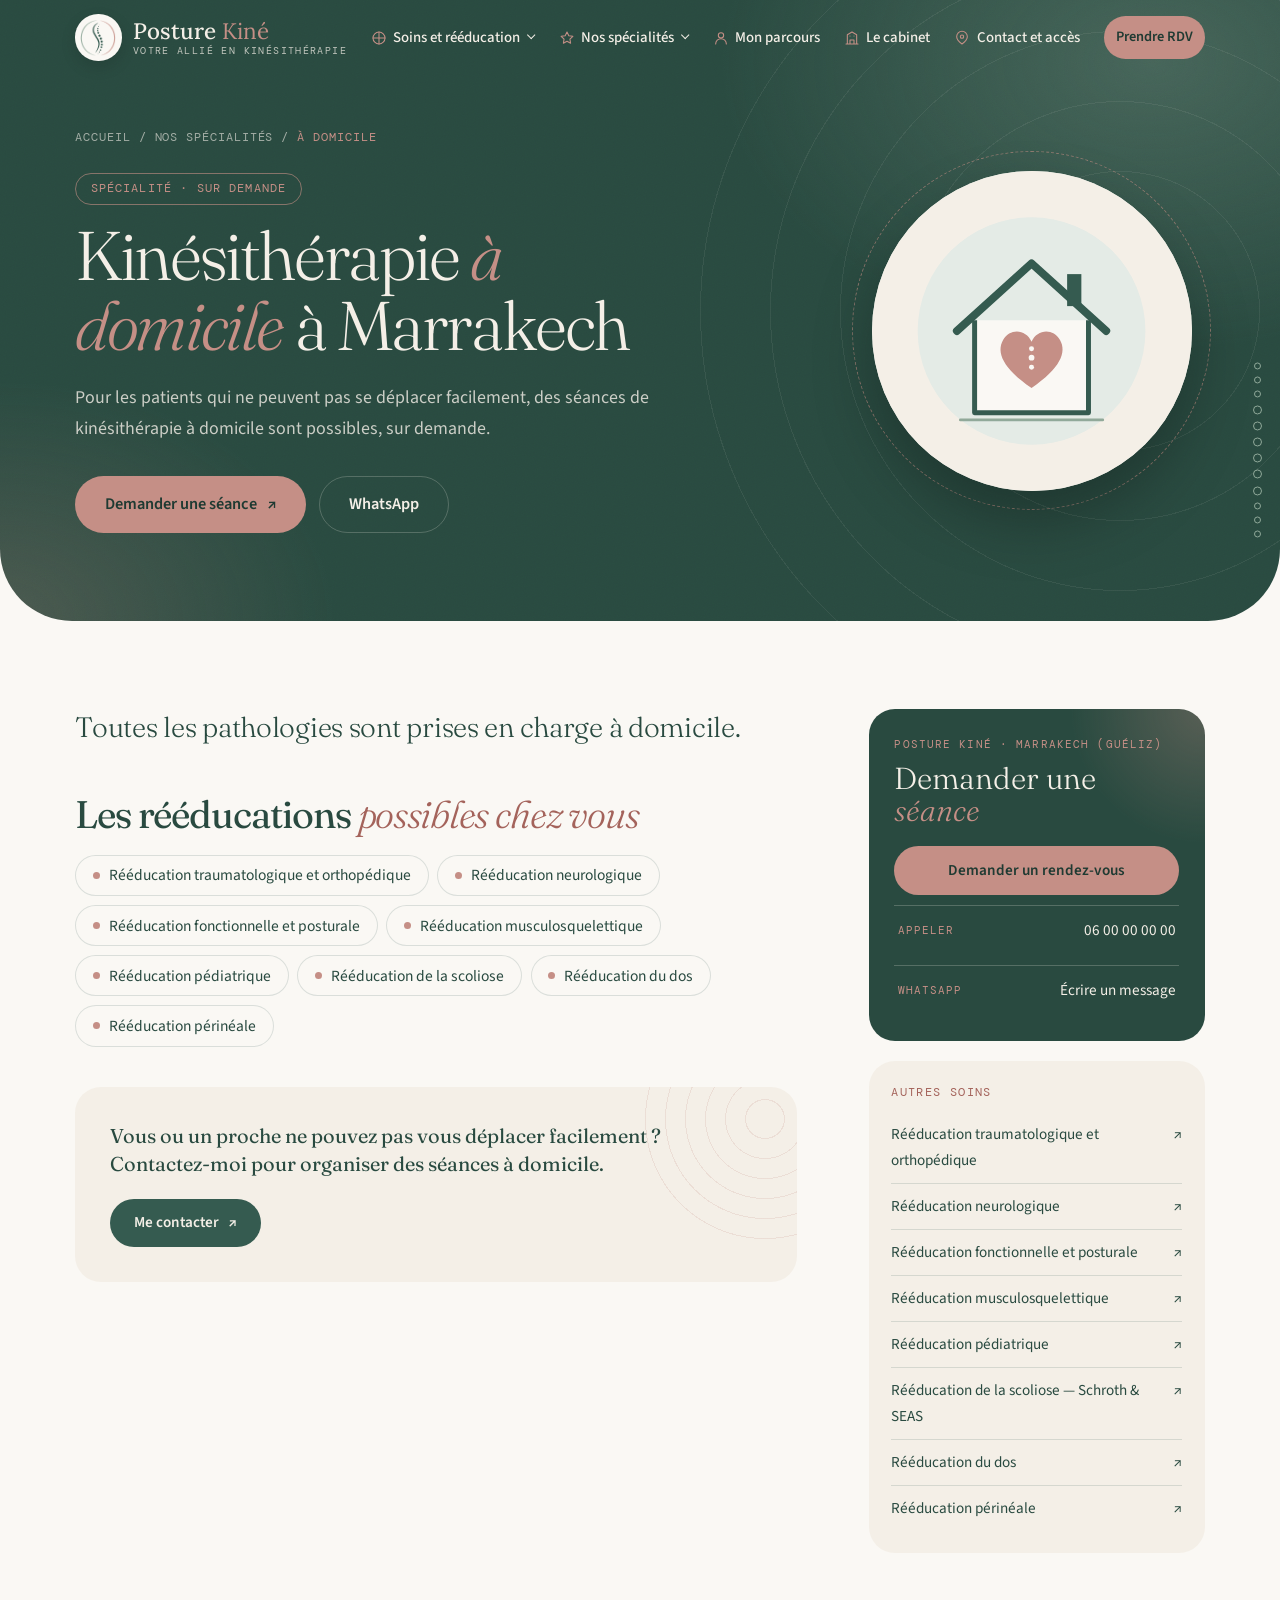
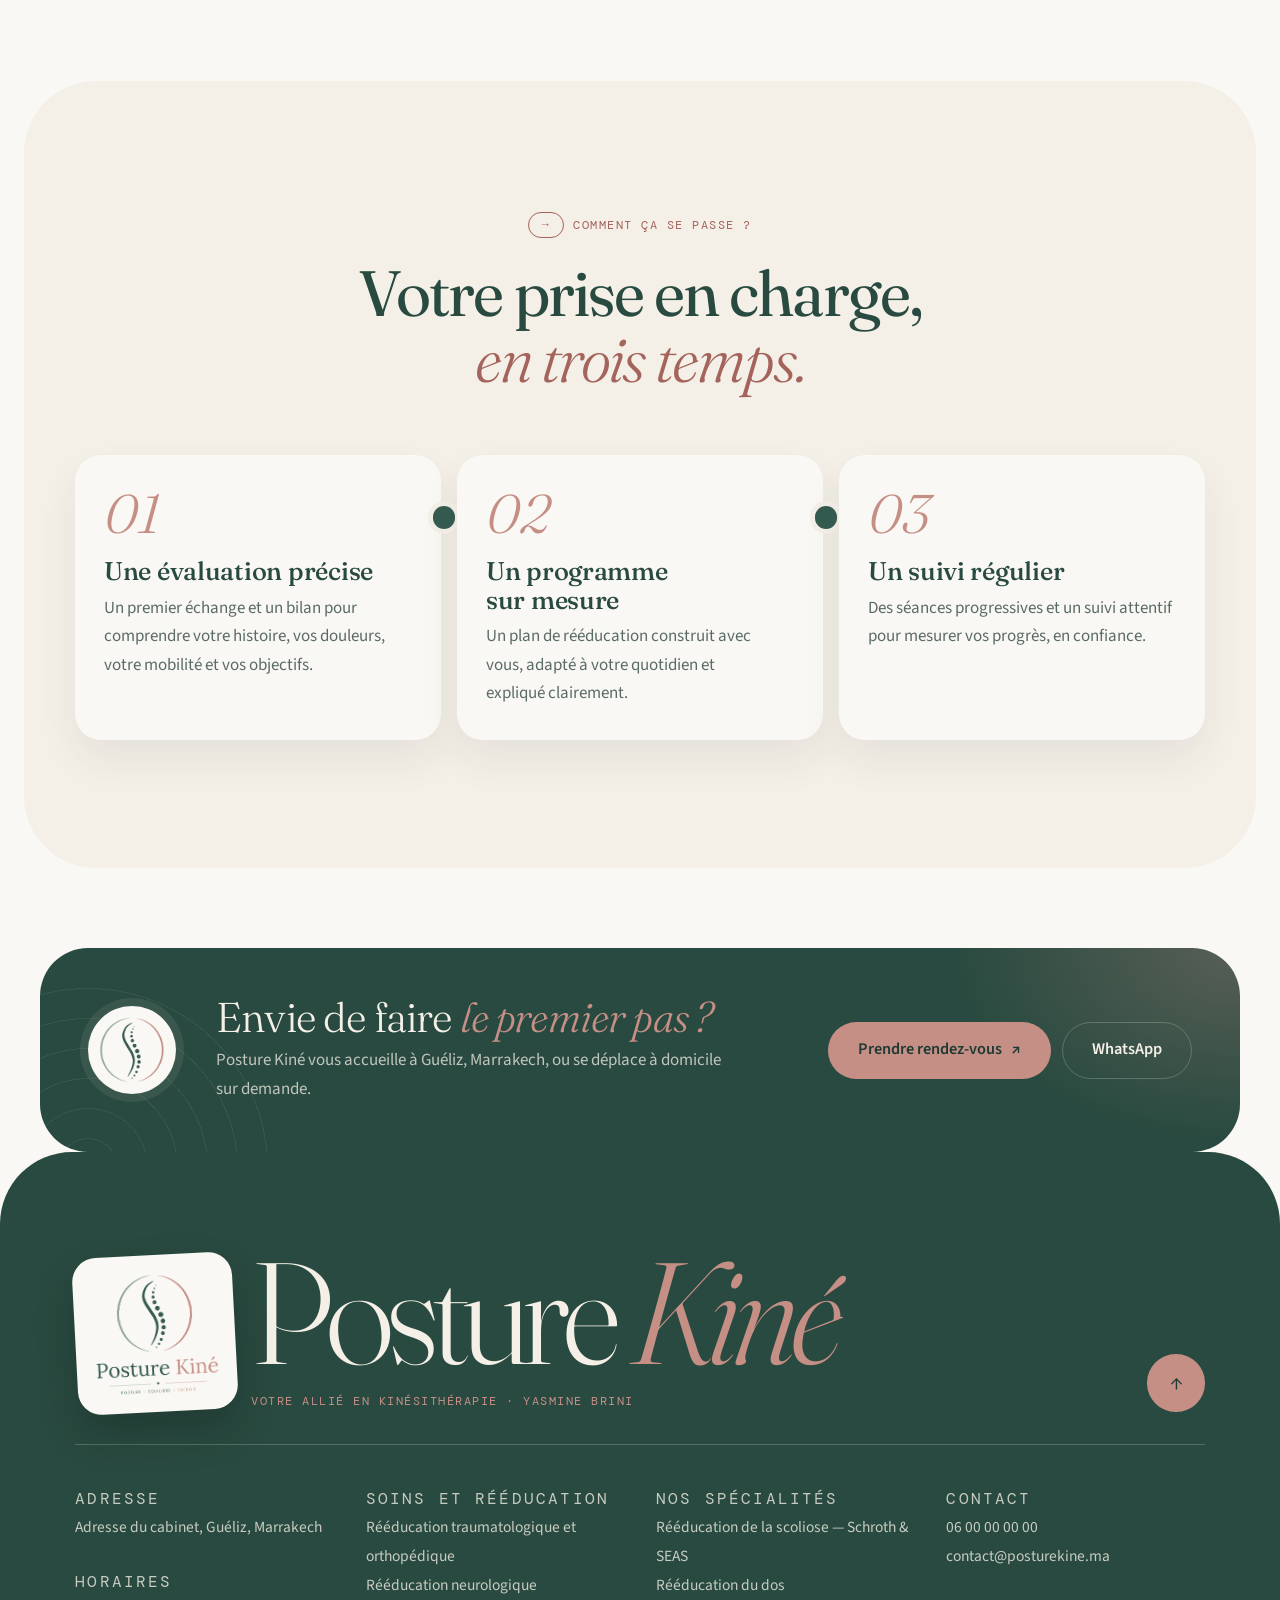
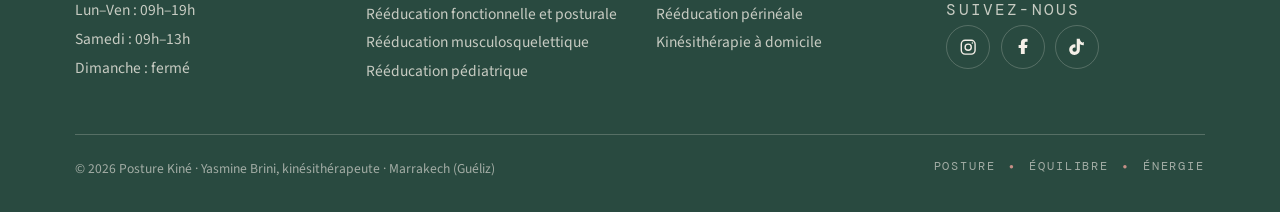
==== soins/kinesitherapie-a-domicile.html @ db1b1964 "Initial commit" ====
<!doctype html>
<html lang="fr">
<head>
  <meta charset="UTF-8" />
  <meta name="viewport" content="width=device-width, initial-scale=1.0, viewport-fit=cover" />
  <meta name="theme-color" content="#294a40" />
  <title>Kinésithérapie à domicile à Marrakech — Posture Kiné</title>
  <meta name="description" content="Séances de kinésithérapie à domicile à Marrakech, sur demande, pour les patients qui ne peuvent pas se déplacer facilement. Toutes les pathologies sont prises en charge. Posture Kiné." />
  <link rel="preconnect" href="https://fonts.googleapis.com" />
  <link rel="preconnect" href="https://fonts.gstatic.com" crossorigin />
  <link href="https://fonts.googleapis.com/css2?family=DM+Mono:wght@400;500&family=Fraunces:ital,opsz,wght@0,9..144,300..600;1,9..144,300..500&family=Lora:wght@400;500&family=Source+Sans+3:wght@400;500;600&display=swap" rel="stylesheet" />
  <link rel="icon" type="image/png" href="../images/logo-emblem.png" />
  <link rel="stylesheet" href="../style.css" />
</head>
<body data-root="../" data-slug="kinesitherapie-a-domicile">

<div data-site-header></div>

<main id="main">
  <section class="page-hero">
    <div class="hero__grain" aria-hidden="true"></div>
    <div class="hero__rings" aria-hidden="true"></div>
    <div class="page-hero__shell">
      <div class="page-hero__content">
        <nav class="crumbs" aria-label="Fil d’Ariane"><a href="../index.html">Accueil</a><span aria-hidden="true">/</span><a href="../index.html#specialites">Nos spécialités</a><span aria-hidden="true">/</span><span aria-current="page">À domicile</span></nav>
        <p class="page-hero__tag">Spécialité · Sur demande</p>
        <h1 class="page-hero__title">Kinésithérapie <em>à domicile</em> à Marrakech</h1>
        <p class="page-hero__lead">Pour les patients qui ne peuvent pas se déplacer facilement, des séances de kinésithérapie à domicile sont possibles, sur demande.</p>
        <div class="hero__cta">
          <a class="cta cta--rose cta--lg" href="../index.html?motif=Kinésithérapie à domicile#prendre-rendez-vous">Demander une séance <span class="cta__arrow" aria-hidden="true">↗</span></a>
          <a class="cta cta--line-light cta--lg" href="#" data-whatsapp target="_blank" rel="noopener noreferrer">WhatsApp</a>
        </div>
      </div>
      <div class="page-hero__visual">
        <div class="page-hero__circle media" data-label="À domicile"><img src="../images/kinesitherapie-a-domicile.jpg" alt="" /></div>
      </div>
    </div>
  </section>

  <section class="section page-body">
    <div class="section__inner page-grid">
      <article class="prose">
        <p class="prose__intro">Toutes les pathologies sont prises en charge à domicile.</p>

        <h2>Les rééducations <em>possibles chez vous</em></h2>
        <ul class="pills" data-home-list>
          <li>Rééducation traumatologique et orthopédique</li>
          <li>Rééducation neurologique</li>
          <li>Rééducation fonctionnelle et posturale</li>
          <li>Rééducation musculosquelettique</li>
          <li>Rééducation pédiatrique</li>
          <li>Rééducation de la scoliose</li>
          <li>Rééducation du dos</li>
          <li>Rééducation périnéale</li>
        </ul>

        <div class="prose__callout">
          <p>Vous ou un proche ne pouvez pas vous déplacer facilement&nbsp;? Contactez-moi pour organiser des séances à domicile.</p>
          <a class="cta cta--forest" href="../index.html?motif=Kinésithérapie à domicile#prendre-rendez-vous">Me contacter <span class="cta__arrow" aria-hidden="true">↗</span></a>
        </div>
      </article>

      <aside class="page-aside">
        <div class="aside-card">
          <p class="aside-card__kicker">Posture Kiné · <span data-city>Marrakech (Guéliz)</span></p>
          <p class="aside-card__title">Demander une <em>séance</em></p>
          <a class="cta cta--rose" href="../index.html?motif=Kinésithérapie à domicile#prendre-rendez-vous">Demander un rendez-vous</a>
          <a class="aside-card__line" href="#" data-phone><span>Appeler</span><span data-phone-text></span></a>
          <a class="aside-card__line" href="#" data-whatsapp target="_blank" rel="noopener noreferrer"><span>WhatsApp</span><span>Écrire un message</span></a>
        </div>
        <div class="aside-related">
          <p class="aside-related__title">Autres soins</p>
          <ul data-related></ul>
        </div>
      </aside>
    </div>
  </section>
</main>

<div data-site-footer></div>

<script src="../layout.js"></script>
<script src="../script.js"></script>
</body>
</html>
---- style.css ----
/* ═══════════ Identité Yasmine Brini ═══════════ */
:root {
  --forest: #355b50;
  --forest-deep: #294a40;
  --forest-night: #1f3a32;
  --sage: #91a99a;
  --sage-soft: #e3eae5;
  --rose: #c58f86;
  --rose-ink: #a4635b;
  --rose-soft: #f3e4df;
  --ivory: #f4efe7;
  --paper: #faf8f4;
  --ink: #1d2f29;
  --muted: #5a6b65;
  --line: rgba(53, 91, 80, 0.16);
  --line-light: rgba(244, 239, 231, 0.22);
  --max: 1200px;
  --gutter: clamp(1.1rem, 4vw, 2.2rem);
  --display: "Fraunces", Georgia, serif;
  --sans: "Source Sans 3", "Segoe UI", system-ui, sans-serif;
  --mono: "DM Mono", ui-monospace, monospace;
  --ease: cubic-bezier(0.22, 1, 0.36, 1);
  --grain: url("data:image/svg+xml,%3Csvg xmlns='http://www.w3.org/2000/svg' width='160' height='160'%3E%3Cfilter id='n'%3E%3CfeTurbulence type='fractalNoise' baseFrequency='.9' numOctaves='2' stitchTiles='stitch'/%3E%3C/filter%3E%3Crect width='100%25' height='100%25' filter='url(%23n)' opacity='.5'/%3E%3C/svg%3E");
}

*, *::before, *::after { box-sizing: border-box; }

html { overflow-x: clip; scroll-behavior: smooth; scroll-padding-top: 5rem; -webkit-text-size-adjust: 100%; }

body {
  margin: 0;
  font-family: var(--sans);
  font-size: 1.0625rem;
  line-height: 1.7;
  color: var(--ink);
  background: var(--paper);
  overflow-x: clip;
  -webkit-font-smoothing: antialiased;
}

a { color: inherit; }
img { max-width: 100%; height: auto; }
::selection { background: var(--rose); color: var(--forest-night); }
:focus-visible { outline: 2px solid var(--rose); outline-offset: 3px; border-radius: 6px; }
.sr-only, .skip-link { position: absolute; left: -9999px; }
.skip-link:focus { left: 1rem; top: 1rem; z-index: 1000; background: var(--paper); padding: 0.5rem 1rem; }

/* ═══════════ Typographie ═══════════ */
h1, h2, h3 {
  margin: 0;
  font-family: var(--display);
  font-weight: 400;
  color: var(--forest-deep);
  text-wrap: balance;
}
h1 em, h2 em, h3 em, blockquote em, .logo em, .footer__brand em, .hero__note em {
  font-style: italic;
  font-weight: 300;
  color: var(--rose-ink);
}
h2 { font-size: clamp(2.3rem, 6vw, 4rem); line-height: 1.02; letter-spacing: -0.03em; }
h3 { font-weight: 500; letter-spacing: -0.01em; }
p { text-wrap: pretty; }

.label {
  display: inline-flex;
  align-items: center;
  gap: 0.6rem;
  margin: 0 0 1.4rem;
  font-family: var(--mono);
  font-size: 0.78rem;
  letter-spacing: 0.12em;
  text-transform: uppercase;
  color: var(--forest);
}
.label__num {
  display: inline-grid;
  place-items: center;
  min-width: 2.2rem;
  height: 1.6rem;
  padding: 0 0.5rem;
  border: 1px solid currentColor;
  border-radius: 999px;
  font-size: 0.72rem;
}
.label__dot { width: 8px; height: 8px; border-radius: 50%; background: currentColor; box-shadow: 0 0 0 4px rgba(197, 143, 134, 0.25); animation: pulse 2.4s ease-in-out infinite; }
.label--rose { color: var(--rose-ink); }

@keyframes pulse { 50% { box-shadow: 0 0 0 9px rgba(197, 143, 134, 0); } }

/* ═══════════ Boutons ═══════════ */
.cta {
  position: relative;
  display: inline-flex;
  align-items: center;
  justify-content: center;
  gap: 0.6rem;
  min-height: 2.9rem;
  padding: 0.65rem 1.4rem;
  border: 1px solid transparent;
  border-radius: 999px;
  font: inherit;
  font-size: 0.95rem;
  font-weight: 600;
  white-space: nowrap;
  text-decoration: none;
  cursor: pointer;
  overflow: hidden;
  isolation: isolate;
  transition: color 0.4s var(--ease), border-color 0.4s var(--ease), transform 0.4s var(--ease);
}
.cta::before {
  /* remplissage qui monte au survol */
  content: "";
  position: absolute;
  inset: 0;
  z-index: -1;
  border-radius: inherit;
  transform: translateY(101%);
  transition: transform 0.5s var(--ease);
}
.cta:hover::before { transform: translateY(0); }
.cta:hover { transform: translateY(-2px); }
.cta--lg { min-height: 3.4rem; padding: 0.85rem 1.8rem; font-size: 1.02rem; }
.cta__arrow { display: inline-block; transition: transform 0.4s var(--ease); }
.cta:hover .cta__arrow { transform: translate(3px, -3px) rotate(45deg); }

.cta--rose { background: var(--rose); color: var(--forest-night); }
.cta--rose::before { background: var(--ivory); }
.cta--forest { background: var(--forest); color: var(--ivory); }
.cta--forest::before { background: var(--forest-night); }
.cta--line-light { border-color: var(--line-light); color: var(--ivory); }
.cta--line-light::before { background: var(--ivory); }
.cta--line-light:hover { color: var(--forest-deep); }

.link-arrow {
  display: inline-flex;
  align-items: center;
  gap: 0.6rem;
  font-weight: 600;
  text-decoration: none;
  color: var(--forest);
  background: linear-gradient(var(--rose), var(--rose)) left bottom / 100% 1px no-repeat;
  padding-bottom: 0.25rem;
  transition: background-size 0.4s var(--ease);
}
.link-arrow:hover { background-size: 30% 1px; }

/* ═══════════ Colonne de progression ═══════════ */
.spine-progress {
  position: fixed;
  right: 1.1rem;
  top: 50%;
  z-index: 80;
  display: flex;
  flex-direction: column;
  align-items: center;
  gap: 0.45rem;
  transform: translateY(-50%);
  pointer-events: none;
}
.spine-progress span {
  display: block;
  width: 7px;
  height: 7px;
  border-radius: 50%;
  border: 1px solid var(--sage);
  background: transparent;
  transition: background 0.3s ease, transform 0.3s var(--ease), border-color 0.3s ease;
}
.spine-progress span:nth-child(n+4):nth-child(-n+9) { width: 9px; height: 9px; }
.spine-progress span.is-on { background: var(--rose); border-color: var(--rose); transform: scale(1.15); }
@media (max-width: 1100px) { .spine-progress { display: none; } }

/* ═══════════ Header ═══════════ */
.header {
  position: fixed;
  inset: 0 0 auto;
  z-index: 100;
  color: var(--ivory);
  transition: background 0.4s ease, color 0.4s ease, box-shadow 0.4s ease;
}
.header.is-scrolled {
  background: rgba(250, 248, 244, 0.9);
  backdrop-filter: blur(14px) saturate(1.3);
  -webkit-backdrop-filter: blur(14px) saturate(1.3);
  color: var(--forest-deep);
  box-shadow: 0 1px 0 var(--line);
}
.header__inner {
  max-width: var(--max);
  margin: 0 auto;
  padding: 0.9rem var(--gutter);
  display: flex;
  align-items: center;
  gap: 1.5rem;
}
.logo { display: flex; align-items: center; gap: 0.7rem; margin-right: auto; text-decoration: none; color: inherit; }
.logo__chip { flex: none; display: grid; place-items: center; width: 2.9rem; height: 2.9rem; border-radius: 50%; background: var(--paper); box-shadow: 0 6px 16px rgba(0, 0, 0, 0.12); }
.logo__chip img { width: 78%; height: 78%; object-fit: contain; }
.logo__text { display: flex; flex-direction: column; line-height: 1.05; white-space: nowrap; }
.logo__name { font-family: "Lora", Georgia, serif; font-size: 1.4rem; font-weight: 500; letter-spacing: 0; }
.logo .logo__name em { font-style: normal; font-weight: 400; color: var(--rose); }
.logo__sub { margin-top: 0.25rem; font-family: var(--mono); font-size: 0.62rem; letter-spacing: 0.14em; text-transform: uppercase; opacity: 0.75; }

.nav { display: flex; align-items: center; }
.menu { list-style: none; display: flex; align-items: center; gap: 1.5rem; margin: 0; padding: 0; }
.menu > li { position: relative; }
.menu a, .menu__parent {
  position: relative;
  display: flex;
  align-items: center;
  gap: 0.4rem;
  padding: 0;
  border: 0;
  background: none;
  color: inherit;
  font: inherit;
  font-size: 0.93rem;
  font-weight: 500;
  white-space: nowrap;
  text-decoration: none;
  cursor: pointer;
}
.menu__icon { flex: none; width: 1rem; height: 1rem; fill: none; stroke: var(--rose); stroke-width: 1.6; stroke-linecap: round; stroke-linejoin: round; transition: transform 0.3s ease; }
.menu a:hover .menu__icon, .menu__parent:hover .menu__icon { transform: translateY(-2px); }
.menu__chev { width: 0.4rem; height: 0.4rem; margin-left: 0.1rem; border-right: 1.5px solid currentColor; border-bottom: 1.5px solid currentColor; transform: translateY(-2px) rotate(45deg); transition: transform 0.3s var(--ease); }
.has-sub.is-open .menu__chev { transform: translateY(1px) rotate(-135deg); }

/* Sous-menu déroulant */
.sub {
  position: absolute;
  left: -1.2rem;
  top: calc(100% + 1rem);
  z-index: 120;
  width: 22rem;
  padding: 0.6rem;
  background: var(--paper);
  color: var(--ink);
  border: 1px solid var(--line);
  border-radius: 20px;
  box-shadow: 0 30px 60px rgba(31, 58, 50, 0.18);
  opacity: 0;
  visibility: hidden;
  transform: translateY(8px);
  transition: opacity 0.3s ease, transform 0.4s var(--ease), visibility 0s linear 0.3s;
}
.sub::before { content: ""; position: absolute; left: 0; right: 0; top: -1rem; height: 1rem; } /* pont pour le survol */
.sub__list { list-style: none; margin: 0; padding: 0; }
.sub__link { display: flex !important; flex-direction: column; align-items: flex-start !important; gap: 0.1rem !important; padding: 0.7rem 0.9rem !important; border-radius: 14px; white-space: normal !important; transition: background 0.25s ease; }
.sub__link::after { display: none; }
.sub__link:hover, .sub__link.is-current { background: var(--rose-soft); }
.sub__name { font-family: var(--display); font-size: 1.05rem; font-weight: 500; line-height: 1.2; color: var(--forest-deep); }
.sub__short { font-size: 0.82rem; color: var(--muted); }
@media (min-width: 1101px) {
  .has-sub:hover .sub, .has-sub:focus-within .sub, .has-sub.is-open .sub { opacity: 1; visibility: visible; transform: none; transition: opacity 0.3s ease, transform 0.4s var(--ease); }
  .has-sub:hover .menu__chev { transform: translateY(1px) rotate(-135deg); }
}
.menu > li > a::after {
  content: "";
  position: absolute;
  left: 0;
  right: 0;
  bottom: -5px;
  height: 1px;
  background: var(--rose);
  transform: scaleX(0);
  transform-origin: right;
  transition: transform 0.4s var(--ease);
}
.menu > li > a:hover::after { transform: scaleX(1); transform-origin: left; }
.nav__extra { display: none; }

.nav-toggle {
  display: none;
  position: relative;
  z-index: 2;
  width: 3rem;
  height: 3rem;
  padding: 0;
  border: 1px solid currentColor;
  border-radius: 50%;
  background: transparent;
  color: inherit;
  cursor: pointer;
}
.nav-toggle__bars { display: flex; flex-direction: column; align-items: center; gap: 6px; }
.nav-toggle__bars span { width: 1.15rem; height: 1.5px; background: currentColor; transition: transform 0.4s var(--ease); }
.header.is-open .nav-toggle__bars span:nth-child(1) { transform: translateY(3.75px) rotate(45deg); }
.header.is-open .nav-toggle__bars span:nth-child(2) { transform: translateY(-3.75px) rotate(-45deg); }

.header__rdv { min-height: 2.6rem; padding: 0.5rem 1.2rem; font-size: 0.9rem; }
.header:not(.is-scrolled) .header__rdv { background: var(--rose); color: var(--forest-night); }
.header:not(.is-scrolled) .header__rdv::before { background: var(--ivory); }

/* Menu plein écran (mobile / tablette) */
@media (max-width: 1100px) {
  .nav-toggle { display: inline-grid; place-items: center; }
  .header__rdv { display: none; }
  .nav {
    position: fixed;
    inset: 0;
    z-index: 1;
    flex-direction: column;
    align-items: stretch;
    justify-content: flex-start;
    gap: 2rem;
    overflow-y: auto;
    padding: 6.5rem var(--gutter) 2.5rem;
    background:
      radial-gradient(30rem 30rem at 100% 0%, rgba(197, 143, 134, 0.25), transparent 60%),
      var(--forest-night);
    color: var(--ivory);
    clip-path: circle(0% at calc(100% - 2.6rem) 2.4rem);
    visibility: hidden;
    transition: clip-path 0.7s var(--ease), visibility 0s linear 0.7s;
  }
  .header.is-open .nav { clip-path: circle(150% at calc(100% - 2.6rem) 2.4rem); visibility: visible; transition: clip-path 0.7s var(--ease); }
  .header.is-open { color: var(--ivory); background: transparent; box-shadow: none; backdrop-filter: none; }
  .menu { flex-direction: column; align-items: stretch; gap: 0; }
  .menu > li { border-bottom: 1px solid var(--line-light); }
  .menu > li > a, .menu__parent { width: 100%; padding: 0.85rem 0; font-family: var(--display); font-size: clamp(1.7rem, 7.5vw, 2.4rem); font-weight: 300; line-height: 1.1; white-space: normal; text-align: left; }
  .menu__chev { margin-left: auto; width: 0.6rem; height: 0.6rem; }
  .menu > li > a::after { display: none; }
  .sub {
    position: static;
    width: auto;
    display: none;
    margin: 0 0 1rem;
    padding: 0.3rem;
    background: rgba(244, 239, 231, 0.06);
    border-color: var(--line-light);
    box-shadow: none;
    opacity: 1;
    visibility: visible;
    transform: none;
  }
  .has-sub.is-open .sub { display: block; }
  .sub__link:hover, .sub__link.is-current { background: rgba(244, 239, 231, 0.1); }
  .sub__name { color: var(--ivory); font-size: 1.1rem; }
  .sub__short { color: rgba(244, 239, 231, 0.6); }
  .menu__icon { width: 1.35rem; height: 1.35rem; margin-right: 0.35rem; }
  .nav__extra { display: flex; flex-wrap: wrap; gap: 0.7rem; }
}

/* ═══════════ Sections ═══════════ */
.section { position: relative; padding: clamp(4.5rem, 10vw, 8rem) 0; }
.section__inner { position: relative; max-width: var(--max); margin: 0 auto; padding: 0 var(--gutter); }
.section-head { max-width: 46rem; margin-bottom: clamp(2.5rem, 6vw, 4rem); }
.section-head--center { margin-inline: auto; text-align: center; }

/* ═══════════ Hero ═══════════ */
.hero {
  position: relative;
  min-height: 100svh;
  display: flex;
  flex-direction: column;
  justify-content: center;
  overflow: hidden;
  color: var(--ivory);
  background:
    radial-gradient(50rem 35rem at 85% 20%, rgba(145, 169, 154, 0.28), transparent 60%),
    radial-gradient(40rem 30rem at 0% 100%, rgba(197, 143, 134, 0.22), transparent 60%),
    var(--forest-deep);
  border-radius: 0 0 clamp(28px, 6vw, 72px) clamp(28px, 6vw, 72px);
}
.hero__grain { position: absolute; inset: 0; background-image: var(--grain); opacity: 0.12; mix-blend-mode: overlay; pointer-events: none; }
.hero__rings {
  position: absolute;
  right: -20rem;
  top: 50%;
  width: 60rem;
  height: 60rem;
  transform: translateY(-50%);
  border-radius: 50%;
  background: repeating-radial-gradient(circle, transparent 0 69px, rgba(244, 239, 231, 0.07) 69px 70px);
  pointer-events: none;
}
.hero__shell {
  position: relative;
  width: 100%;
  max-width: var(--max);
  margin: 0 auto;
  padding: 7.5rem var(--gutter) 5rem;
  display: grid;
  gap: 3.5rem;
  align-items: center;
}
@media (min-width: 960px) { .hero__shell { grid-template-columns: 1.2fr 0.8fr; gap: 3rem; } }

.hero__title {
  margin-bottom: 1.6rem;
  font-size: clamp(3.1rem, 10vw, 6.6rem);
  font-weight: 300;
  line-height: 0.95;
  letter-spacing: -0.045em;
  color: var(--ivory);
}
.hero__title em { position: relative; display: inline-block; color: var(--rose); padding-right: 0.08em; }
.hero__title .line { display: block; overflow: hidden; padding-bottom: 0.08em; }
.hero__title .line > span { display: inline-block; animation: rise 1.1s var(--ease) both; }
.hero__title .line:nth-child(2) > span { animation-delay: 0.12s; }
.hero__title .line:nth-child(3) > span { animation-delay: 0.24s; }
@keyframes rise { from { transform: translateY(110%); } }

.scribble { position: absolute; left: 0; bottom: -0.05em; width: 100%; height: 0.28em; overflow: visible; }
.scribble path { fill: none; stroke: var(--rose); stroke-width: 3; stroke-linecap: round; stroke-dasharray: 320; stroke-dashoffset: 320; animation: draw 1.4s 0.9s var(--ease) forwards; }
@keyframes draw { to { stroke-dashoffset: 0; } }

.hero__lead { max-width: 33rem; margin: 0 0 2.2rem; font-size: 1.15rem; color: rgba(244, 239, 231, 0.78); animation: fade 1s 0.5s both; }
.hero__cta { display: flex; flex-wrap: wrap; gap: 0.8rem; animation: fade 1s 0.7s both; }
@keyframes fade { from { opacity: 0; transform: translateY(14px); } }

.hero__visual { position: relative; width: min(100%, 25rem); margin: 0 auto; animation: fade 1.2s 0.4s both; }
.hero__arch { position: relative; padding: 0.7rem; border: 1px solid rgba(197, 143, 134, 0.6); border-radius: 999px 999px 28px 28px; }
.media--arch { aspect-ratio: 4 / 5; border-radius: 999px 999px 20px 20px; }

.spin-badge { position: absolute; left: -2.4rem; top: 2rem; width: 8.5rem; height: 8.5rem; display: grid; place-items: center; border-radius: 50%; background: var(--rose); color: var(--forest-night); box-shadow: 0 20px 40px rgba(0, 0, 0, 0.2); }
.spin-badge svg { position: absolute; inset: 0; width: 100%; height: 100%; animation: spin 18s linear infinite; }
.spin-badge text { font-family: var(--mono); font-size: 13.5px; letter-spacing: 2.6px; fill: var(--forest-night); }
.spin-badge__center { display: grid; place-items: center; width: 55%; height: 55%; border-radius: 50%; background: var(--paper); }
.spin-badge__center img { width: 80%; height: 80%; object-fit: contain; }
@keyframes spin { to { transform: rotate(360deg); } }

.hero__spine { position: absolute; right: -3.2rem; top: 10%; width: 4.2rem; height: auto; overflow: visible; }
.hero__spine-line { fill: none; stroke: var(--sage); stroke-width: 6; stroke-linecap: round; stroke-dasharray: 520; stroke-dashoffset: 520; animation: draw 2.2s 0.6s var(--ease) forwards; }
.hero__spine-dots circle { fill: var(--ivory); opacity: 0; animation: pop 0.6s var(--ease) forwards; }
.hero__spine-dots circle:nth-child(1) { animation-delay: 1s; }
.hero__spine-dots circle:nth-child(2) { animation-delay: 1.1s; }
.hero__spine-dots circle:nth-child(3) { animation-delay: 1.2s; }
.hero__spine-dots circle:nth-child(4) { animation-delay: 1.3s; }
.hero__spine-dots circle:nth-child(5) { animation-delay: 1.4s; fill: var(--rose); }
.hero__spine-dots circle:nth-child(6) { animation-delay: 1.5s; fill: var(--rose); }
.hero__spine-dots circle:nth-child(7) { animation-delay: 1.6s; }
.hero__spine-dots circle:nth-child(8) { animation-delay: 1.7s; }
.hero__spine-dots circle:nth-child(9) { animation-delay: 1.8s; }
.hero__spine-dots circle:nth-child(10) { animation-delay: 1.9s; }
@keyframes pop { from { opacity: 0; transform: scale(0); transform-box: fill-box; transform-origin: center; } to { opacity: 1; transform: scale(1); transform-box: fill-box; transform-origin: center; } }

.hero__note {
  position: absolute;
  right: -1.5rem;
  bottom: 2.4rem;
  display: flex;
  flex-direction: column;
  padding: 0.9rem 1.2rem;
  background: var(--paper);
  color: var(--forest-deep);
  border-radius: 16px;
  box-shadow: 0 24px 50px rgba(0, 0, 0, 0.25);
  animation: float 6s ease-in-out infinite;
}
.hero__note-kicker { font-family: var(--mono); font-size: 0.66rem; letter-spacing: 0.14em; text-transform: uppercase; color: var(--rose-ink); }
.hero__note-text { font-family: var(--display); font-size: 1.2rem; line-height: 1.2; }
@keyframes float { 50% { transform: translateY(-10px); } }

.hero__scroll { position: absolute; left: 50%; bottom: 1.4rem; width: 1.6rem; height: 2.6rem; margin-left: -0.8rem; border: 1px solid var(--line-light); border-radius: 999px; }
.hero__scroll span { position: absolute; left: 50%; top: 0.5rem; width: 4px; height: 4px; margin-left: -2px; border-radius: 50%; background: var(--rose); animation: scrolldot 2s ease-in-out infinite; }
@keyframes scrolldot { 0% { transform: translateY(0); opacity: 1; } 80% { transform: translateY(1.2rem); opacity: 0; } 100% { opacity: 0; } }

@media (max-width: 960px) {
  .hero { min-height: auto; }
  .hero__shell { padding-top: 6.5rem; padding-bottom: 5.5rem; }
}
@media (max-width: 560px) {
  .hero__visual { width: 82%; }
  .spin-badge { width: 6.8rem; height: 6.8rem; left: -1.6rem; top: 1rem; }
  .spin-badge text { font-size: 15px; }
  .hero__spine { right: -2.2rem; width: 3rem; }
  .hero__note { right: -0.8rem; }
  .hero__cta .cta { flex: 1 1 100%; }
}

/* ═══════════ Rubans croisés ═══════════ */
.ribbons { position: relative; height: clamp(9rem, 20vw, 13rem); margin-top: -3.5rem; overflow: hidden; pointer-events: none; }
.ribbon { position: absolute; left: -5%; width: 110%; padding: 1rem 0; }
.ribbon--rose { top: 32%; background: var(--rose); color: var(--forest-night); transform: rotate(-3deg); z-index: 2; box-shadow: 0 16px 30px rgba(41, 74, 64, 0.16); }
.ribbon--outline { top: 38%; background: var(--ivory); transform: rotate(2.5deg); }
.ribbon__track { display: flex; align-items: center; gap: 1.8rem; width: max-content; animation: marquee 40s linear infinite; }
.ribbon__track--reverse { animation-direction: reverse; animation-duration: 50s; }
.ribbon span { font-family: var(--display); font-size: clamp(1.4rem, 3.4vw, 2.2rem); font-style: italic; font-weight: 300; white-space: nowrap; }
.ribbon--outline span { font-style: normal; font-weight: 500; text-transform: uppercase; letter-spacing: 0.04em; color: transparent; -webkit-text-stroke: 1px var(--forest); }
.ribbon b { font-weight: 400; font-size: 0.9rem; }
.ribbon--outline b { color: var(--rose); }
@keyframes marquee { to { transform: translateX(-50%); } }

/* ═══════════ Bento soins ═══════════ */
.soins { padding-top: clamp(2rem, 6vw, 4rem); }
.bento { list-style: none; margin: 0; padding: 0; display: grid; gap: 1rem; grid-template-columns: repeat(6, 1fr); }
.tile {
  position: relative;
  display: flex;
  flex-direction: column;
  min-height: 22rem;
  padding: 1.5rem;
  border-radius: 28px;
  overflow: hidden;
  grid-column: span 2;
  transition: transform 0.6s var(--ease), box-shadow 0.6s var(--ease);
}
.tile:hover { transform: translateY(-6px) rotate(-0.4deg); box-shadow: 0 30px 60px rgba(41, 74, 64, 0.18); }
.tile--big { grid-column: span 4; grid-row: span 2; }
.tile--ask { grid-column: span 2; }

.tile--forest { background: var(--forest); color: var(--ivory); }
.tile--deep { background: var(--forest-night); color: var(--ivory); }
.tile--rose { background: var(--rose); color: var(--ink); }
.tile--sage { background: var(--sage); color: var(--ink); }
.tile--ivory { background: var(--ivory); color: var(--ink); border: 1px solid var(--line); }
.tile--ask { background: var(--rose-soft); color: var(--ink); justify-content: flex-end; border: 1px dashed var(--rose); }

.tile h3 { margin-top: auto; font-size: clamp(1.5rem, 2.4vw, 1.9rem); line-height: 1.05; color: inherit; }
.tile--big h3 { font-size: clamp(2.2rem, 5vw, 3.6rem); font-weight: 300; letter-spacing: -0.03em; }
.tile p { margin: 0.6rem 0 0; font-size: 0.97rem; line-height: 1.5; opacity: 0.85; max-width: 26rem; }
.tile__top { position: relative; z-index: 1; display: flex; justify-content: space-between; align-items: center; }
.tile__num { font-family: var(--mono); font-size: 0.8rem; letter-spacing: 0.08em; }
.tile__go {
  display: grid;
  place-items: center;
  width: 2.8rem;
  height: 2.8rem;
  border: 1px solid currentColor;
  border-radius: 50%;
  font-size: 1.1rem;
  transition: transform 0.5s var(--ease), background 0.4s ease, color 0.4s ease;
}
.tile:hover .tile__go { transform: rotate(45deg); background: var(--paper); color: var(--forest-deep); border-color: var(--paper); }

.tile__media { position: absolute; right: -2.5rem; top: 4.2rem; width: 58%; aspect-ratio: 1; border-radius: 50%; opacity: 0.95; transition: transform 0.8s var(--ease); }
.tile:hover .tile__media { transform: scale(1.06) rotate(-4deg); }
.tile__media img { width: 100%; height: 100%; object-fit: cover; }
.tile--big .tile__media { position: relative; right: auto; top: auto; flex: 1; width: 100%; min-height: 16rem; aspect-ratio: auto; margin: 1.3rem 0 1.5rem; border-radius: 999px 999px 20px 20px; }
.tile--big h3 { margin-top: 0; }
.tile:not(.tile--big) h3 { position: relative; z-index: 1; margin-top: 9.5rem; }
.tile:not(.tile--big) p { position: relative; z-index: 1; }

.tile__tags { list-style: none; display: flex; flex-wrap: wrap; gap: 0.4rem; margin: 1.1rem 0 0; padding: 0; }
.tile__tags li { padding: 0.25rem 0.8rem; border: 1px solid var(--line-light); border-radius: 999px; font-family: var(--mono); font-size: 0.72rem; }
.tile__link { position: absolute; inset: 0; z-index: 2; border-radius: inherit; }

.tile__ask-title { margin: 0 0 0.3rem !important; font-family: var(--display); font-style: italic; font-weight: 300; font-size: 2.2rem !important; line-height: 1 !important; color: var(--rose-ink); opacity: 1 !important; }
.tile--ask .cta { margin-top: 1.2rem; align-self: flex-start; }

@media (max-width: 1000px) {
  .bento { grid-template-columns: repeat(2, 1fr); }
  .tile, .tile--ask { grid-column: span 1; }
  .tile--big { grid-column: span 2; grid-row: auto; }
}
@media (max-width: 600px) {
  .bento { grid-template-columns: 1fr; }
  .tile, .tile--big, .tile--ask { grid-column: auto; min-height: 0; }
  .tile:not(.tile--big):not(.tile--ask) { min-height: 15rem; }
  .tile__media { width: 46%; top: 3.6rem; right: -1.6rem; }
  .tile:not(.tile--big) h3 { margin-top: 6.5rem; max-width: 60%; }
  .tile:not(.tile--big) p { max-width: 62%; }
  .tile:hover { transform: none; }
}

/* ═══════════ Parcours ═══════════ */
.parcours { background: var(--ivory); border-radius: clamp(28px, 6vw, 72px); margin: 0 clamp(0.5rem, 2vw, 1.5rem); }
.steps { position: relative; list-style: none; margin: 0 auto; padding: 0; max-width: 56rem; display: grid; gap: clamp(1.5rem, 4vw, 2.5rem); }
.steps__spine { position: absolute; left: 50%; top: 0; bottom: 0; width: 2px; margin-left: -1px; background: repeating-linear-gradient(to bottom, var(--sage) 0 6px, transparent 6px 14px); }
.steps__fill { position: absolute; left: 0; top: 0; width: 100%; height: calc(var(--progress, 0) * 100%); background: var(--rose); border-radius: 2px; transition: height 0.15s linear; }
.step { position: relative; display: grid; grid-template-columns: 1fr 1fr; gap: 4rem; }
.step__dot { position: absolute; left: 50%; top: 1.8rem; width: 1.4rem; height: 1.4rem; margin-left: -0.7rem; border-radius: 50%; background: var(--forest); box-shadow: 0 0 0 6px var(--ivory), 0 0 0 7px var(--sage); z-index: 1; }
.step:nth-child(3) .step__dot { background: var(--rose); }
.step__card { padding: 1.8rem; background: var(--paper); border-radius: 24px; box-shadow: 0 20px 40px rgba(41, 74, 64, 0.07); }
.step:nth-child(odd) .step__card { grid-column: 2; }
.step__num { font-family: var(--mono); font-size: 0.75rem; letter-spacing: 0.12em; text-transform: uppercase; color: var(--rose-ink); }
.step h3 { margin: 0.4rem 0 0.5rem; font-size: 1.8rem; line-height: 1.1; }
.step p { margin: 0; color: var(--muted); }

@media (max-width: 760px) {
  .steps__spine { left: 0.7rem; }
  .step { grid-template-columns: 1fr; gap: 0; padding-left: 2.8rem; }
  .step__dot { left: 0.7rem; }
  .step:nth-child(odd) .step__card { grid-column: auto; }
}

/* ═══════════ Spécialités empilées ═══════════ */
.stack { display: grid; gap: 1.5rem; }
.stack__card {
  position: sticky;
  top: 6rem;
  display: grid;
  gap: 2rem;
  align-items: center;
  min-height: 30rem;
  padding: clamp(1.4rem, 4vw, 3rem);
  border-radius: clamp(24px, 4vw, 40px);
  overflow: hidden;
  box-shadow: 0 -20px 50px rgba(41, 74, 64, 0.12);
}
.stack__card:nth-child(2) { top: 7rem; }
.stack__card:nth-child(3) { top: 8rem; }
.stack__card:nth-child(4) { top: 9rem; }
@media (min-width: 860px) { .stack__card { grid-template-columns: 0.9fr 1.1fr; gap: 4rem; } }
.stack__card--ivory { background: var(--ivory); color: var(--ink); border: 1px solid var(--line); }
.stack__card--ivory h3 { color: var(--forest-night); }
.stack__card--ivory h3 em { color: var(--rose-ink); }
.stack__cta { display: flex; flex-wrap: wrap; gap: 0.6rem; }
.cta--line-dark { border-color: currentColor; color: var(--forest-night); }
.cta--line-dark::before { background: var(--forest-night); }
.cta--line-dark:hover { color: var(--ivory); border-color: var(--forest-night); }

.stack__card--forest { background: var(--forest-deep); color: var(--ivory); }
.stack__card--rose { background: var(--rose); color: var(--ink); }
.stack__card--sage { background: var(--sage); color: var(--ink); }
.stack__card--forest h3 { color: var(--ivory); }
.stack__card--forest h3 em { color: var(--rose); }
.stack__card--rose h3, .stack__card--sage h3 { color: var(--forest-night); }
.stack__card--rose h3 em, .stack__card--sage h3 em { color: var(--paper); }

.stack__media { aspect-ratio: 1; border-radius: 50%; max-width: 24rem; width: 100%; margin: 0 auto; box-shadow: 0 0 0 10px rgba(255, 255, 255, 0.12); }
.stack__media img { width: 100%; height: 100%; object-fit: cover; }
.stack__text { position: relative; }
.stack__big { position: absolute; right: 0; top: -5.5rem; font-family: var(--display); font-style: italic; font-weight: 300; font-size: clamp(5rem, 14vw, 10rem); line-height: 1; opacity: 0.16; }
.stack__text h3 { position: relative; font-size: clamp(2.2rem, 5vw, 3.6rem); font-weight: 300; line-height: 1; letter-spacing: -0.03em; margin-bottom: 1.2rem; }
.stack__text p { max-width: 32rem; margin: 0 0 1.4rem; opacity: 0.88; }
.stack__list { list-style: none; display: flex; flex-wrap: wrap; gap: 0.5rem; margin: 0 0 1.8rem; padding: 0; }
.stack__list li { padding: 0.35rem 0.9rem; border: 1px solid currentColor; border-radius: 999px; font-family: var(--mono); font-size: 0.75rem; opacity: 0.85; }

@media (max-width: 860px) {
  .stack__card { top: 5rem; min-height: 0; }
  .stack__card:nth-child(2) { top: 5.6rem; }
  .stack__card:nth-child(3) { top: 6.2rem; }
  .stack__media { max-width: 13rem; }
}

/* ═══════════ Le cabinet ═══════════ */
.cabinet { overflow: hidden; }
.cabinet__ghost {
  position: absolute;
  left: 50%;
  top: 50%;
  transform: translate(-50%, -50%);
  font-family: var(--display);
  font-style: italic;
  font-weight: 300;
  font-size: clamp(8rem, 30vw, 24rem);
  line-height: 1;
  color: transparent;
  -webkit-text-stroke: 1px rgba(197, 143, 134, 0.35);
  white-space: nowrap;
  pointer-events: none;
}
.cabinet__grid { display: grid; gap: 3rem; align-items: center; }
@media (min-width: 900px) { .cabinet__grid { grid-template-columns: 1.15fr 0.85fr; gap: 5rem; } }
.cabinet blockquote { margin: 0 0 2rem; }
.cabinet blockquote p { margin: 0; font-family: var(--display); font-weight: 300; font-size: clamp(1.9rem, 4.6vw, 3.2rem); line-height: 1.12; letter-spacing: -0.02em; color: var(--forest-deep); }
.cabinet__values { list-style: none; margin: 0; padding: 0; display: grid; gap: 0.8rem; }
.cabinet__values li {
  display: flex;
  gap: 1.1rem;
  align-items: flex-start;
  padding: 1.2rem 1.3rem;
  background: rgba(255, 255, 255, 0.75);
  backdrop-filter: blur(6px);
  border: 1px solid var(--line);
  border-radius: 20px;
  transition: transform 0.5s var(--ease), background 0.4s ease;
}
.cabinet__values li:hover { transform: translateX(8px); background: var(--white, #fff); }
.cabinet__icon { flex: none; display: grid; place-items: center; width: 2.6rem; height: 2.6rem; border-radius: 50%; background: var(--forest); color: var(--ivory); font-family: var(--mono); font-size: 0.75rem; }
.cabinet__values li:nth-child(even) .cabinet__icon { background: var(--rose); color: var(--forest-night); }
.cabinet__values h3 { font-size: 1.35rem; line-height: 1.1; }
.cabinet__values p { margin: 0.25rem 0 0; color: var(--muted); font-size: 0.95rem; line-height: 1.5; }

/* ═══════════ Galerie ═══════════ */
.galerie__head { display: flex; flex-wrap: wrap; justify-content: space-between; align-items: flex-end; gap: 1rem 3rem; margin-bottom: clamp(2rem, 5vw, 3rem); }
.galerie__intro { max-width: 22rem; margin: 0; color: var(--muted); }
.galerie__grid {
  list-style: none;
  margin: 0;
  padding: 0;
  display: grid;
  gap: 0.9rem;
  grid-template-columns: repeat(4, 1fr);
  grid-auto-rows: clamp(11rem, 17vw, 15rem);
  grid-auto-flow: dense;
}
.galerie__item { position: relative; min-width: 0; border-radius: 24px; overflow: hidden; }
.galerie__item::after { content: ""; position: absolute; inset: 0; border: 1px solid var(--line); border-radius: inherit; pointer-events: none; }
.galerie__btn .media { background: var(--ivory); }
.galerie__item--video { grid-column: span 2; grid-row: span 2; border-radius: 32px; }
.galerie__item--tall { grid-row: span 2; }
.galerie__item--wide { grid-column: span 2; }
.galerie__btn { position: relative; display: block; width: 100%; height: 100%; padding: 0; border: 0; background: none; cursor: zoom-in; }
.galerie__btn .media { display: block; width: 100%; height: 100%; }
.galerie__btn img { transition: transform 1s var(--ease); }
.galerie__btn:hover img { transform: scale(1.07); }
.galerie__cap {
  position: absolute;
  left: 0.8rem;
  bottom: 0.8rem;
  padding: 0.35rem 0.85rem;
  border-radius: 999px;
  background: rgba(250, 248, 244, 0.92);
  font-family: var(--mono);
  font-size: 0.72rem;
  letter-spacing: 0.08em;
  text-transform: uppercase;
  color: var(--forest-deep);
  transform: translateY(0.3rem);
  opacity: 0.9;
  transition: transform 0.4s var(--ease), opacity 0.4s ease;
}
.galerie__btn:hover .galerie__cap { transform: none; opacity: 1; }

@media (max-width: 760px) {
  .galerie__grid { grid-template-columns: repeat(2, 1fr); grid-auto-rows: 10.5rem; gap: 0.6rem; }
  .galerie__item--video { grid-column: span 2; grid-row: span 2; }
  .galerie__item { border-radius: 18px; }
}

/* Vidéo + film animé provisoire */
.video { position: relative; width: 100%; height: 100%; background: var(--forest-night); }
.video video { position: absolute; inset: 0; width: 100%; height: 100%; object-fit: cover; opacity: 0; transition: opacity 0.8s ease; }
.video.has-video video { opacity: 1; }
.video.has-video .film { display: none; }

.film {
  position: absolute;
  inset: 0;
  overflow: hidden;
  display: grid;
  place-items: center;
  background:
    radial-gradient(22rem 22rem at 20% 20%, rgba(197, 143, 134, 0.35), transparent 60%),
    radial-gradient(24rem 24rem at 85% 90%, rgba(145, 169, 154, 0.35), transparent 60%),
    var(--forest-night);
}
.film__rings {
  position: absolute;
  left: 50%;
  top: 42%;
  width: 70rem;
  height: 70rem;
  margin: -35rem 0 0 -35rem;
  border-radius: 50%;
  background: repeating-radial-gradient(circle, transparent 0 39px, rgba(244, 239, 231, 0.08) 39px 40px);
  animation: breathe 6s ease-in-out infinite;
}
@keyframes breathe { 50% { transform: scale(1.12); } }

.film__emblem { position: relative; top: -6%; width: clamp(7rem, 34%, 12rem); aspect-ratio: 1; display: grid; place-items: center; animation: float 6s ease-in-out infinite; }
.film__emblem img { position: relative; z-index: 1; width: 78%; padding: 12%; border-radius: 50%; background: var(--paper); box-shadow: 0 20px 50px rgba(0, 0, 0, 0.35); }
.film__arc { position: absolute; inset: -14%; border-radius: 50%; border: 2px solid transparent; }
.film__arc--sage { border-left-color: var(--sage); border-top-color: var(--sage); animation: spin 7s linear infinite; }
.film__arc--rose { inset: -26%; border-right-color: var(--rose); border-bottom-color: var(--rose); animation: spin 10s linear infinite reverse; }

.film__words { position: absolute; left: 0; right: 0; bottom: 16%; height: 3.2rem; text-align: center; }
.film__words span {
  position: absolute;
  inset: 0;
  font-family: "Lora", Georgia, serif;
  font-size: clamp(1.7rem, 4.5vw, 2.6rem);
  color: var(--ivory);
  letter-spacing: 0.02em;
  opacity: 0;
  animation: word 12s var(--ease) infinite;
}
.film__words span:nth-child(2) { animation-delay: 3s; color: var(--sage); }
.film__words span:nth-child(3) { animation-delay: 6s; color: var(--rose); }
.film__words span:nth-child(4) { animation-delay: 9s; }
@keyframes word {
  0% { opacity: 0; transform: translateY(18px); filter: blur(6px); }
  6%, 20% { opacity: 1; transform: none; filter: blur(0); }
  26%, 100% { opacity: 0; transform: translateY(-14px); filter: blur(6px); }
}
.film__bar { position: absolute; left: 1.4rem; right: 1.4rem; bottom: 1.2rem; height: 2px; background: rgba(244, 239, 231, 0.15); border-radius: 2px; overflow: hidden; }
.film__bar span { display: block; height: 100%; background: var(--rose); transform-origin: left; animation: bar 12s linear infinite; }
@keyframes bar { from { transform: scaleX(0); } to { transform: scaleX(1); } }
.video.is-paused .film, .video.is-paused .film * { animation-play-state: paused; }

.video__ui { position: absolute; left: 1.2rem; right: 1.2rem; top: 1.2rem; z-index: 2; display: flex; justify-content: space-between; align-items: center; }
.video__tag { display: inline-flex; align-items: center; gap: 0.5rem; padding: 0.35rem 0.85rem; border-radius: 999px; background: rgba(250, 248, 244, 0.14); backdrop-filter: blur(8px); color: var(--ivory); font-family: var(--mono); font-size: 0.72rem; letter-spacing: 0.1em; text-transform: uppercase; }
.video__rec { width: 7px; height: 7px; border-radius: 50%; background: var(--rose); animation: pulse 2s ease-in-out infinite; }
.video__btn { display: grid; place-items: center; width: 2.9rem; height: 2.9rem; border: 1px solid var(--line-light); border-radius: 50%; background: rgba(250, 248, 244, 0.14); backdrop-filter: blur(8px); color: var(--ivory); cursor: pointer; transition: background 0.3s ease; }
.video__btn:hover { background: var(--rose); color: var(--forest-night); }
.video__btn svg { width: 1.1rem; height: 1.1rem; fill: none; stroke: currentColor; stroke-width: 2; stroke-linecap: round; stroke-linejoin: round; }
.video__btn .icon-play { display: none; fill: currentColor; }
.video.is-paused .icon-pause { display: none; }
.video.is-paused .icon-play { display: block; }

/* Lightbox */
.lightbox { width: 100%; max-width: none; height: 100%; max-height: none; margin: 0; padding: 0; border: 0; background: transparent; color: var(--ivory); }
.lightbox[open] { display: grid; grid-template-columns: auto 1fr auto; align-items: center; gap: 1rem; padding: 4rem 1.2rem 2rem; }
.lightbox::backdrop { background: rgba(31, 58, 50, 0.94); backdrop-filter: blur(6px); }
.lightbox__figure { margin: 0; display: grid; justify-items: center; gap: 1rem; min-width: 0; }
.lightbox__figure img { max-width: 100%; max-height: 78vh; border-radius: 20px; box-shadow: 0 30px 80px rgba(0, 0, 0, 0.4); animation: fade 0.5s var(--ease); }
.lightbox__figure figcaption { font-family: var(--mono); font-size: 0.78rem; letter-spacing: 0.12em; text-transform: uppercase; color: var(--rose); }
.lightbox__close, .lightbox__nav { display: grid; place-items: center; width: 3rem; height: 3rem; border: 1px solid var(--line-light); border-radius: 50%; background: transparent; color: var(--ivory); font-size: 1.1rem; cursor: pointer; transition: background 0.3s ease, color 0.3s ease; }
.lightbox__close:hover, .lightbox__nav:hover { background: var(--rose); color: var(--forest-night); border-color: var(--rose); }
.lightbox__close { position: fixed; top: 1rem; right: 1rem; }
@media (max-width: 600px) {
  .lightbox[open] { grid-template-columns: 1fr 1fr; grid-template-rows: 1fr auto; }
  .lightbox__figure { grid-column: 1 / -1; grid-row: 1; }
  .lightbox__nav--prev { grid-row: 2; justify-self: end; }
  .lightbox__nav--next { grid-row: 2; justify-self: start; }
}

/* ═══════════ Rendez-vous ═══════════ */
.rdv {
  margin: 0 clamp(0.5rem, 2vw, 1.5rem);
  overflow: hidden;
  border-radius: clamp(28px, 6vw, 72px);
  color: var(--ivory);
  background:
    radial-gradient(40rem 30rem at 100% 0%, rgba(197, 143, 134, 0.3), transparent 60%),
    radial-gradient(30rem 30rem at 0% 100%, rgba(145, 169, 154, 0.25), transparent 60%),
    var(--forest-night);
}
.rdv__rings { position: absolute; left: -18rem; bottom: -22rem; width: 46rem; height: 46rem; border-radius: 50%; background: repeating-radial-gradient(circle, transparent 0 59px, rgba(244, 239, 231, 0.06) 59px 60px); pointer-events: none; }
.rdv__grid { display: grid; gap: 3rem; align-items: center; }
@media (min-width: 900px) { .rdv__grid { grid-template-columns: 1fr 1fr; gap: 5rem; } }
.rdv h2 { color: var(--ivory); }
.rdv h2 em { color: var(--rose); }
.rdv .label--rose { color: var(--rose); }
.rdv__intro > p:not(.label) { max-width: 28rem; margin: 1.2rem 0 2rem; color: rgba(244, 239, 231, 0.75); }
.rdv__direct { display: grid; gap: 0.7rem; max-width: 24rem; }
.rdv__direct a { display: flex; justify-content: space-between; align-items: center; gap: 1rem; padding: 1rem 1.2rem; border: 1px solid var(--line-light); border-radius: 18px; text-decoration: none; transition: background 0.4s ease, border-color 0.4s ease; }
.rdv__direct a:hover { background: rgba(244, 239, 231, 0.06); border-color: var(--rose); }
.rdv__direct-label { font-family: var(--mono); font-size: 0.72rem; letter-spacing: 0.12em; text-transform: uppercase; color: var(--rose); }

.rdv-form {
  position: relative;
  display: grid;
  gap: 1.1rem;
  padding: clamp(1.4rem, 4vw, 2.4rem);
  background: var(--paper);
  color: var(--ink);
  border-radius: 30px;
  box-shadow: 0 40px 80px rgba(0, 0, 0, 0.3);
}
.rdv-form__title { margin: 0 0 0.2rem; font-family: var(--display); font-size: 1.7rem; color: var(--forest-deep); }
.rdv-form label, .rdv-form legend { display: grid; gap: 0.4rem; font-family: var(--mono); font-size: 0.72rem; letter-spacing: 0.12em; text-transform: uppercase; color: var(--forest); }
.rdv-form .optional { font-family: var(--sans); letter-spacing: 0; text-transform: none; color: var(--muted); }
.rdv-form input[type="text"], .rdv-form input[type="tel"] {
  width: 100%;
  min-height: 3.1rem;
  padding: 0.7rem 1rem;
  border: 1px solid var(--line);
  border-radius: 14px;
  background: #fff;
  color: var(--ink);
  font-family: var(--sans);
  font-size: 16px; /* évite le zoom automatique sur iPhone */
  letter-spacing: 0;
  text-transform: none;
  transition: border-color 0.2s ease, box-shadow 0.2s ease;
}
.rdv-form input:focus { outline: none; border-color: var(--forest); box-shadow: 0 0 0 4px rgba(53, 91, 80, 0.12); }
.chips { display: flex; flex-wrap: wrap; gap: 0.45rem; margin: 0; padding: 0; border: 0; }
.chips legend { margin-bottom: 0.5rem; padding: 0; }
.chip { position: relative; display: inline-flex !important; cursor: pointer; }
.chip input { position: absolute; opacity: 0; inset: 0; cursor: pointer; }
.chip span { padding: 0.5rem 1rem; border: 1px solid var(--line); border-radius: 999px; font-family: var(--sans); font-size: 0.92rem; letter-spacing: 0; text-transform: none; color: var(--ink); background: #fff; transition: background 0.3s ease, color 0.3s ease, border-color 0.3s ease; }
.chip:hover span { border-color: var(--rose); }
.chip input:checked + span { background: var(--forest); border-color: var(--forest); color: var(--ivory); }
.chip input:focus-visible + span { outline: 2px solid var(--rose); outline-offset: 2px; }
.rdv-form .cta { width: 100%; margin-top: 0.3rem; }
.rdv-form .cta:disabled { opacity: 0.6; cursor: wait; transform: none; }
.rdv-form__alt {
  justify-self: center;
  padding: 0.3rem;
  border: 0;
  background: none;
  font: inherit;
  font-size: 0.92rem;
  color: var(--forest);
  text-decoration: underline;
  text-decoration-color: var(--rose);
  text-underline-offset: 4px;
  cursor: pointer;
}
.rdv-form__alt:hover { color: var(--rose-ink); }
.rdv-form__status { margin: 0; font-size: 0.95rem; text-align: center; }
.rdv-form__status:empty { display: none; }
.rdv-form__status.is-success { padding: 0.9rem 1rem; border-radius: 14px; background: var(--sage-soft); color: var(--forest-deep); }
.rdv-form__status.is-error { padding: 0.9rem 1rem; border-radius: 14px; background: var(--rose-soft); color: #8a4a43; }

/* ═══════════ Nous trouver ═══════════ */
.local__grid { display: grid; gap: 3rem; }
@media (min-width: 900px) { .local__grid { grid-template-columns: 0.85fr 1.15fr; gap: 4rem; align-items: center; } }
.local__list { margin: 1.8rem 0 2rem; }
.local__list > div { display: grid; grid-template-columns: 6.5rem 1fr; gap: 1rem; padding: 1rem 0; border-bottom: 1px solid var(--line); }
.local__list > div:first-child { border-top: 1px solid var(--line); }
.local__list dt { padding-top: 0.25rem; font-family: var(--mono); font-size: 0.72rem; letter-spacing: 0.12em; text-transform: uppercase; color: var(--rose-ink); }
.local__list dd { margin: 0; }
.local__list a { text-decoration: none; color: var(--forest); }
.local__hours { list-style: none; margin: 0; padding: 0; }
.local__map { position: relative; height: clamp(320px, 50vw, 480px); overflow: hidden; border-radius: 999px 999px 32px 32px; background: var(--ivory); box-shadow: 0 30px 60px rgba(41, 74, 64, 0.14); }
.local__map iframe { position: absolute; inset: 0; width: 100%; height: 100%; border: 0; filter: saturate(0.55) sepia(0.15); }
@media (max-width: 600px) { .local__map { border-radius: 200px 200px 24px 24px; } }

/* ═══════════ Footer ═══════════ */
.footer { position: relative; overflow: hidden; padding: clamp(4rem, 9vw, 6rem) 0 2rem; background: var(--forest-deep); color: var(--ivory); border-radius: clamp(28px, 6vw, 72px) clamp(28px, 6vw, 72px) 0 0; }
.footer__inner { max-width: var(--max); margin: 0 auto; padding: 0 var(--gutter); }
.footer__top { display: flex; justify-content: space-between; align-items: flex-end; gap: 1rem; padding-bottom: 2rem; border-bottom: 1px solid var(--line-light); }
.footer__logo { flex: none; width: clamp(7rem, 16vw, 10rem); padding: 1rem; border-radius: 24px; background: var(--paper); box-shadow: 0 20px 40px rgba(0, 0, 0, 0.2); transform: rotate(-3deg); transition: transform 0.5s var(--ease); }
.footer__logo:hover { transform: rotate(0); }
.footer__logo img { display: block; width: 100%; height: auto; }
.footer__name { margin-right: auto; }
.footer__owner { margin: 0.8rem 0 0; font-family: var(--mono); font-size: 0.78rem; letter-spacing: 0.12em; text-transform: uppercase; color: var(--rose); }

.cabinet__sign { display: flex; flex-direction: column; margin: 0 0 1.8rem; padding-left: 1rem; border-left: 2px solid var(--rose); font-size: 0.92rem; color: var(--muted); }
.cabinet__sign span { font-family: var(--display); font-style: italic; font-size: 1.5rem; line-height: 1.2; color: var(--forest-deep); }
.footer__brand { margin: 0; font-family: var(--display); font-weight: 300; font-size: clamp(3.2rem, 13vw, 9rem); line-height: 0.9; letter-spacing: -0.05em; }
.footer__brand em { color: var(--rose); }
.footer__up { flex: none; display: grid; place-items: center; width: 3.6rem; height: 3.6rem; border-radius: 50%; background: var(--rose); color: var(--forest-night); text-decoration: none; font-size: 1.3rem; transition: transform 0.4s var(--ease); }
.footer__up:hover { transform: translateY(-4px) rotate(-8deg); }
.footer__cols { display: grid; gap: 2rem; grid-template-columns: repeat(auto-fit, minmax(170px, 1fr)); padding-top: 2.5rem; }
.footer__title { margin: 0 0 0.7rem; font-family: var(--mono); font-size: 0.72rem; letter-spacing: 0.14em; text-transform: uppercase; color: var(--rose); }
.footer__cols p, .footer__list { margin: 0; font-size: 0.97rem; line-height: 1.85; color: rgba(244, 239, 231, 0.78); }
.footer__list { list-style: none; padding: 0; }
.footer__socials { display: flex; gap: 0.65rem; list-style: none; margin: 0; padding: 0; }
.footer .footer__socials a { display: grid; place-items: center; width: 2.75rem; height: 2.75rem; border: 1px solid var(--line-light); border-radius: 50%; color: var(--ivory); transition: color 0.3s ease, background 0.3s ease, border-color 0.3s ease, transform 0.3s ease; }
.footer .footer__socials a:hover { color: var(--forest-deep); background: var(--rose); border-color: var(--rose); transform: translateY(-3px); }
.footer__socials svg { width: 1.15rem; height: 1.15rem; fill: none; stroke: currentColor; stroke-width: 1.8; stroke-linecap: round; stroke-linejoin: round; }
.footer__socials a[data-social="facebook"] svg, .footer__socials a[data-social="tiktok"] svg { fill: currentColor; stroke: none; }
.footer__socials .footer__social-dot { fill: currentColor; stroke: none; }
.footer a { text-decoration: none; transition: color 0.3s ease; }
.footer a:hover { color: var(--rose); }
.footer__legal { display: flex; flex-wrap: wrap; justify-content: space-between; gap: 0.5rem; margin-top: 3rem; padding-top: 1.4rem; border-top: 1px solid var(--line-light); font-size: 0.85rem; color: rgba(244, 239, 231, 0.6); }
.footer__legal p { margin: 0; }
.footer__motto { font-family: var(--mono); font-size: 0.72rem; letter-spacing: 0.16em; text-transform: uppercase; }
.footer__motto i { font-style: normal; color: var(--rose); font-size: 0.5rem; vertical-align: middle; margin: 0 0.3rem; }

.footer__title--gap { margin-top: 1.6rem !important; }

/* ═══════════ Mon parcours ═══════════ */
.bio__grid { display: grid; gap: 3.5rem; align-items: center; }
@media (min-width: 900px) { .bio__grid { grid-template-columns: 0.85fr 1.15fr; gap: 5rem; } }
.bio__visual { position: relative; width: min(100%, 26rem); margin: 0 auto; padding: 0 1.2rem 1.2rem 0; }
.bio__visual::before { content: ""; position: absolute; inset: 1.2rem 0 0 1.2rem; border: 1px solid var(--rose); border-radius: 999px 999px 28px 28px; }
.bio__photo { position: relative; aspect-ratio: 4 / 5; border-radius: 999px 999px 24px 24px; box-shadow: 0 30px 60px rgba(41, 74, 64, 0.16); }
.bio__photo img { width: 100%; height: 100%; object-fit: cover; }
.bio__stat {
  position: absolute;
  right: -1rem;
  bottom: 2.5rem;
  display: flex;
  align-items: center;
  gap: 0.8rem;
  max-width: 15rem;
  padding: 1rem 1.2rem;
  background: var(--forest-deep);
  color: var(--ivory);
  border-radius: 20px;
  box-shadow: 0 24px 50px rgba(31, 58, 50, 0.3);
  animation: float 6s ease-in-out infinite;
}
.bio__stat-num { font-family: var(--display); font-weight: 300; font-size: 3rem; line-height: 1; color: var(--rose); }
.bio__stat-num sup { font-size: 0.5em; }
.bio__stat-text { font-size: 0.85rem; line-height: 1.35; }
.bio__text > p:not(.label) { color: var(--muted); margin: 0 0 1rem; max-width: 36rem; }
.bio__text h2 { margin-bottom: 1.4rem; }

.timeline { position: relative; list-style: none; margin: 2rem 0 0; padding: 0 0 0 1.6rem; max-width: 34rem; }
.timeline::before { content: ""; position: absolute; left: 0.35rem; top: 0.5rem; bottom: 0.5rem; width: 2px; background: repeating-linear-gradient(to bottom, var(--sage) 0 6px, transparent 6px 12px); }
.timeline li { position: relative; display: grid; grid-template-columns: 7rem 1fr; gap: 1rem; padding: 0.7rem 0; border-bottom: 1px solid var(--line); }
.timeline li::before { content: ""; position: absolute; left: -1.6rem; top: 1.05rem; width: 0.8rem; height: 0.8rem; border-radius: 50%; background: var(--forest); box-shadow: 0 0 0 4px var(--paper); }
.timeline li:last-child::before { background: var(--rose); }
.timeline__year { font-family: var(--mono); font-size: 0.8rem; letter-spacing: 0.06em; color: var(--rose-ink); padding-top: 0.2rem; }
.timeline__what { font-family: var(--display); font-size: 1.1rem; line-height: 1.3; color: var(--forest-deep); }
@media (max-width: 560px) {
  .timeline li { grid-template-columns: 1fr; gap: 0.1rem; }
  .bio__stat { right: 0; }
}

/* ═══════════ Pages de soin ═══════════ */
.page-hero {
  position: relative;
  overflow: hidden;
  color: var(--ivory);
  background:
    radial-gradient(45rem 30rem at 90% 10%, rgba(145, 169, 154, 0.28), transparent 60%),
    radial-gradient(35rem 25rem at 0% 100%, rgba(197, 143, 134, 0.22), transparent 60%),
    var(--forest-deep);
  border-radius: 0 0 clamp(28px, 6vw, 72px) clamp(28px, 6vw, 72px);
}
.page-hero__shell {
  position: relative;
  max-width: var(--max);
  margin: 0 auto;
  padding: 8rem var(--gutter) 4.5rem;
  display: grid;
  gap: 2.5rem;
  align-items: center;
}
@media (min-width: 900px) { .page-hero__shell { grid-template-columns: 1.35fr 0.65fr; gap: 4rem; padding-bottom: 5.5rem; } }
.crumbs { display: flex; flex-wrap: wrap; gap: 0.5rem; margin-bottom: 1.6rem; font-family: var(--mono); font-size: 0.72rem; letter-spacing: 0.08em; text-transform: uppercase; color: rgba(244, 239, 231, 0.6); animation: fade 0.8s both; }
.crumbs a { text-decoration: none; transition: color 0.3s ease; }
.crumbs a:hover { color: var(--rose); }
.crumbs [aria-current] { color: var(--rose); }
.page-hero__tag { display: inline-block; margin: 0 0 1rem; padding: 0.3rem 0.9rem; border: 1px solid rgba(197, 143, 134, 0.6); border-radius: 999px; font-family: var(--mono); font-size: 0.72rem; letter-spacing: 0.1em; text-transform: uppercase; color: var(--rose); }
.page-hero__title {
  margin-bottom: 1.4rem;
  font-size: clamp(2.3rem, 6vw, 4.3rem);
  font-weight: 300;
  line-height: 1.02;
  letter-spacing: -0.035em;
  color: var(--ivory);
  animation: fade 1s 0.1s both;
}
.page-hero__title em { color: var(--rose); }
.page-hero__place { display: inline-block; font-size: 0.55em; letter-spacing: -0.01em; color: rgba(244, 239, 231, 0.7); }
.page-hero__lead { max-width: 38rem; margin: 0 0 2rem; font-size: 1.12rem; color: rgba(244, 239, 231, 0.8); animation: fade 1s 0.25s both; }
.page-hero .hero__cta { animation: fade 1s 0.4s both; }
.page-hero__visual { position: relative; width: min(100%, 20rem); margin: 0 auto; animation: fade 1.2s 0.3s both; }
.page-hero__visual::before { content: ""; position: absolute; inset: -1.2rem; border: 1px dashed rgba(197, 143, 134, 0.6); border-radius: 50%; animation: spin 40s linear infinite; }
.page-hero__circle { aspect-ratio: 1; border-radius: 50%; box-shadow: 0 30px 60px rgba(0, 0, 0, 0.25); }
.page-hero__circle img { width: 100%; height: 100%; object-fit: cover; }
@media (max-width: 899px) { .page-hero__visual { width: 12rem; order: -1; margin: 0; } }

.page-body { padding-top: clamp(3.5rem, 7vw, 5.5rem); }
.page-grid { display: grid; gap: 3rem; align-items: start; }
@media (min-width: 980px) { .page-grid { grid-template-columns: minmax(0, 1fr) 21rem; gap: 4.5rem; } }

.prose { max-width: 46rem; }
.prose > p { margin: 0 0 1.2rem; color: var(--muted); }
.prose__intro { font-family: var(--display); font-weight: 300; font-size: clamp(1.35rem, 2.6vw, 1.75rem) !important; line-height: 1.35; color: var(--forest-deep) !important; letter-spacing: -0.01em; margin-bottom: 1.6rem !important; }
.prose h2 { font-size: clamp(1.7rem, 3.6vw, 2.4rem); margin: 3rem 0 1.3rem; }
.prose h2:first-child { margin-top: 0; }

.pills { list-style: none; display: flex; flex-wrap: wrap; gap: 0.55rem; margin: 0 0 1.6rem; padding: 0; }
.pills li {
  display: flex;
  align-items: center;
  gap: 0.55rem;
  padding: 0.6rem 1.05rem;
  background: var(--paper);
  border: 1px solid var(--line);
  border-radius: 999px;
  font-size: 0.97rem;
  line-height: 1.3;
  color: var(--forest-deep);
  transition: border-color 0.3s ease, transform 0.3s var(--ease);
}
.pills li::before { content: ""; flex: none; width: 7px; height: 7px; border-radius: 50%; background: var(--rose); }
.pills li:hover { border-color: var(--rose); transform: translateY(-2px); }
.pills--accent li { background: var(--forest-deep); border-color: var(--forest-deep); color: var(--ivory); font-weight: 500; }
.pills--accent li::before { background: var(--rose); }

.goals { list-style: none; counter-reset: goal; display: grid; gap: 0.8rem; margin: 0 0 1.8rem; padding: 0; }
.goals li {
  counter-increment: goal;
  position: relative;
  display: grid;
  gap: 0.2rem;
  padding: 1.15rem 1.3rem 1.15rem 4.2rem;
  background: var(--paper);
  border: 1px solid var(--line);
  border-radius: 20px;
  color: var(--muted);
  line-height: 1.55;
  transition: border-color 0.3s ease, background 0.3s ease;
}
.goals li:hover { border-color: rgba(197, 143, 134, 0.6); background: #fff; }
.goals li::before {
  content: counter(goal, decimal-leading-zero);
  position: absolute;
  left: 1.2rem;
  top: 1.15rem;
  display: grid;
  place-items: center;
  width: 2.1rem;
  height: 2.1rem;
  border-radius: 50%;
  background: var(--forest);
  color: var(--ivory);
  font-family: var(--mono);
  font-size: 0.72rem;
}
.goals li:nth-child(even)::before { background: var(--rose); color: var(--forest-night); }
.goals strong { font-family: var(--display); font-weight: 500; font-size: 1.15rem; line-height: 1.25; color: var(--forest-deep); }
.goals li:has(strong:only-child) { align-content: center; min-height: 4.4rem; }

.prose__callout {
  position: relative;
  overflow: hidden;
  margin-top: 2.5rem;
  padding: clamp(1.5rem, 4vw, 2.2rem);
  background: var(--ivory);
  border-radius: 26px;
}
.prose__callout::before { content: ""; position: absolute; right: -6rem; top: -6rem; width: 16rem; height: 16rem; border-radius: 50%; background: repeating-radial-gradient(circle, transparent 0 19px, rgba(197, 143, 134, 0.18) 19px 20px); }
.prose__callout p { position: relative; margin: 0 0 1.3rem; font-family: var(--display); font-size: 1.25rem; line-height: 1.4; color: var(--forest-deep); }

.methods { display: grid; gap: 1rem; grid-template-columns: repeat(auto-fit, minmax(240px, 1fr)); margin: 1.6rem 0; }
.method { padding: 1.6rem; border-radius: 24px; }
.method--forest { background: var(--forest-deep); color: rgba(244, 239, 231, 0.85); }
.method--rose { background: var(--rose); color: var(--ink); }
.method__tag { font-family: var(--mono); font-size: 0.7rem; letter-spacing: 0.12em; text-transform: uppercase; opacity: 0.75; }
.method__name { margin: 0.2rem 0 0.6rem; font-family: var(--display); font-style: italic; font-weight: 300; font-size: 2.6rem; line-height: 1; }
.method--forest .method__name { color: var(--rose); }
.method--rose .method__name { color: var(--forest-night); }
.method p:last-child { margin: 0; line-height: 1.55; }

.page-aside { display: grid; gap: 1.2rem; }
@media (min-width: 980px) { .page-aside { position: sticky; top: 6.5rem; } }
.aside-card {
  display: grid;
  gap: 0.6rem;
  padding: 1.6rem;
  background:
    radial-gradient(14rem 14rem at 100% 0%, rgba(197, 143, 134, 0.3), transparent 60%),
    var(--forest-deep);
  color: var(--ivory);
  border-radius: 26px;
}
.aside-card__kicker { margin: 0; font-family: var(--mono); font-size: 0.7rem; letter-spacing: 0.1em; text-transform: uppercase; color: var(--rose); }
.aside-card__title { margin: 0 0 0.6rem; font-family: var(--display); font-weight: 300; font-size: 1.9rem; line-height: 1.05; }
.aside-card__title em { color: var(--rose); font-style: italic; }
.aside-card .cta { width: 100%; }
.aside-card__line { display: flex; justify-content: space-between; gap: 1rem; padding: 0.75rem 0.2rem; border-top: 1px solid var(--line-light); text-decoration: none; font-size: 0.95rem; }
.aside-card__line span:first-child { font-family: var(--mono); font-size: 0.7rem; letter-spacing: 0.1em; text-transform: uppercase; color: var(--rose); align-self: center; }
.aside-card__line:hover span:last-child { color: var(--rose); }
.aside-related { padding: 1.4rem; background: var(--ivory); border-radius: 26px; }
.aside-related__title { margin: 0 0 0.6rem; font-family: var(--mono); font-size: 0.72rem; letter-spacing: 0.12em; text-transform: uppercase; color: var(--rose-ink); }
.aside-related ul { list-style: none; margin: 0; padding: 0; }
.aside-related a { display: flex; justify-content: space-between; gap: 0.8rem; padding: 0.6rem 0; border-bottom: 1px solid var(--line); text-decoration: none; font-size: 0.95rem; color: var(--forest-deep); transition: color 0.25s ease, padding 0.3s var(--ease); }
.aside-related li:last-child a { border-bottom: 0; }
.aside-related a:hover { color: var(--rose-ink); padding-left: 0.3rem; }

/* ═══════════ Intro avec le logo ═══════════ */
.intro {
  position: fixed;
  inset: 0;
  z-index: 1000;
  display: grid;
  place-content: center;
  justify-items: center;
  gap: 0.4rem;
  color: var(--ivory);
  background:
    radial-gradient(30rem 30rem at 50% 40%, rgba(145, 169, 154, 0.25), transparent 60%),
    var(--forest-night);
  clip-path: inset(0 0 0 0);
  animation: intro-out 0.9s var(--ease) 1.25s forwards;
}
.no-intro .intro { display: none; }
@keyframes intro-out { to { clip-path: inset(0 0 100% 0); visibility: hidden; } }
.intro__emblem { position: relative; display: grid; place-items: center; width: 7rem; height: 7rem; margin-bottom: 1.2rem; border-radius: 50%; background: var(--paper); animation: intro-pop 0.8s var(--ease) both; }
.intro__emblem img { width: 74%; height: 74%; object-fit: contain; }
.intro__arcs { position: absolute; inset: -24%; width: 148%; height: 148%; overflow: visible; }
.intro__arc { fill: none; stroke-width: 3; stroke-linecap: round; stroke-dasharray: 280; stroke-dashoffset: 280; animation: draw 1s 0.2s var(--ease) forwards; }
.intro__arc--sage { stroke: var(--sage); }
.intro__arc--rose { stroke: var(--rose); }
.intro__name { margin: 0; font-family: "Lora", Georgia, serif; font-size: 2.2rem; font-weight: 500; animation: fade 0.7s 0.35s both; }
.intro__name em { font-style: normal; font-weight: 400; color: var(--rose); }
.intro__tag { margin: 0; font-family: var(--mono); font-size: 0.72rem; letter-spacing: 0.24em; text-transform: uppercase; color: var(--rose); animation: fade 0.7s 0.55s both; }
@keyframes intro-pop { from { transform: scale(0.6); opacity: 0; } }
/* Le hero attend la fin de l'intro pour lancer ses animations */
.is-intro .hero, .is-intro .hero * { animation-play-state: paused !important; }

/* ═══════════ Chiffres ═══════════ */
.stats { padding: clamp(1rem, 3vw, 2rem) 0 0; }
.stats__list { list-style: none; margin: 0 auto; display: grid; grid-template-columns: repeat(4, 1fr); gap: 0; }
.stat { display: flex; flex-direction: column; gap: 0.4rem; padding: 1.4rem 1.6rem; border-left: 1px solid var(--line); }
.stat:first-child { border-left: 0; padding-left: 0; }
.stat__num { font-family: var(--display); font-weight: 300; font-size: clamp(3rem, 6vw, 4.6rem); line-height: 1; letter-spacing: -0.04em; color: var(--forest-deep); font-variant-numeric: tabular-nums; }
.stat__num sup { font-size: 0.45em; color: var(--rose); vertical-align: super; }
.stat__num--text { font-style: italic; color: var(--rose-ink); font-size: clamp(2.4rem, 4.6vw, 3.6rem); }
.stat__label { max-width: 14rem; font-size: 0.92rem; line-height: 1.4; color: var(--muted); }
@media (max-width: 860px) {
  .stats__list { grid-template-columns: repeat(2, 1fr); }
  .stat { padding: 1.2rem 1rem; }
  .stat:nth-child(odd) { border-left: 0; padding-left: 0; }
  .stat:nth-child(n+3) { border-top: 1px solid var(--line); }
}

/* ═══════════ Effet 3D au survol ═══════════ */
.tile, .stack__media, .page-step { transform: perspective(1000px) rotateX(var(--rx, 0deg)) rotateY(var(--ry, 0deg)); }
.stack__media { transition: transform 0.5s var(--ease); }
.tile::after {
  content: "";
  position: absolute;
  inset: 0;
  z-index: 1;
  border-radius: inherit;
  background: radial-gradient(20rem circle at var(--mx, 50%) var(--my, 50%), rgba(255, 255, 255, 0.16), transparent 60%);
  opacity: 0;
  transition: opacity 0.4s ease;
  pointer-events: none;
}
/* Une fois apparues, les cartes gardent l'inclinaison (priorité sur .reveal) */
.js .bento .tile.is-visible,
.js .page-steps__list .page-step.is-visible {
  transform: perspective(1000px) rotateX(var(--rx, 0deg)) rotateY(var(--ry, 0deg));
  transition: transform 0.35s var(--ease), box-shadow 0.5s var(--ease), opacity 1s var(--ease);
  transition-delay: 0s;
}
@media (hover: hover) and (pointer: fine) {
  .js .bento .tile.is-visible:hover { transform: perspective(1000px) rotateX(var(--rx, 0deg)) rotateY(var(--ry, 0deg)) translateY(-6px); }
  .tile:hover::after { opacity: 1; }
}

/* ═══════════ Pages de soin : déroulé + bandeau final ═══════════ */
.page-steps { background: var(--ivory); border-radius: clamp(28px, 6vw, 72px); margin: 0 clamp(0.5rem, 2vw, 1.5rem); }
.page-steps__list { list-style: none; counter-reset: none; margin: 0; padding: 0; display: grid; gap: 1rem; grid-template-columns: repeat(auto-fit, minmax(240px, 1fr)); }
.page-step {
  position: relative;
  padding: 2rem 1.8rem;
  background: var(--paper);
  border-radius: 26px;
  box-shadow: 0 20px 40px rgba(41, 74, 64, 0.07);
  transition: transform 0.5s var(--ease), box-shadow 0.5s var(--ease);
}
.page-step:hover { box-shadow: 0 30px 60px rgba(41, 74, 64, 0.12); }
.page-step__num { display: block; margin-bottom: 1rem; font-family: var(--display); font-style: italic; font-weight: 300; font-size: 3.4rem; line-height: 1; color: var(--rose); }
.page-step h3 { margin-bottom: 0.5rem; font-size: 1.6rem; line-height: 1.1; }
.page-step p { margin: 0; color: var(--muted); }
.page-step:not(:last-child)::after {
  content: "";
  position: absolute;
  right: -0.9rem;
  top: 3.2rem;
  z-index: 1;
  width: 1.4rem;
  height: 1.4rem;
  border-radius: 50%;
  background: var(--forest);
  box-shadow: 0 0 0 5px var(--ivory);
}
@media (max-width: 800px) { .page-step:not(:last-child)::after { display: none; } }

.page-cta { padding: clamp(3rem, 7vw, 5rem) 0 0; }
.page-cta__inner {
  position: relative;
  overflow: hidden;
  display: flex;
  flex-wrap: wrap;
  align-items: center;
  gap: 1.5rem 2.5rem;
  padding: clamp(1.8rem, 5vw, 3rem) !important;
  background:
    radial-gradient(30rem 20rem at 100% 0%, rgba(197, 143, 134, 0.3), transparent 60%),
    var(--forest-deep);
  color: var(--ivory);
  border-radius: clamp(28px, 5vw, 48px);
}
.page-cta__inner::before { content: ""; position: absolute; left: -10rem; bottom: -14rem; width: 26rem; height: 26rem; border-radius: 50%; background: repeating-radial-gradient(circle, transparent 0 29px, rgba(244, 239, 231, 0.07) 29px 30px); pointer-events: none; }
.page-cta__emblem { position: relative; flex: none; display: grid; place-items: center; width: 5.5rem; height: 5.5rem; border-radius: 50%; background: var(--paper); box-shadow: 0 0 0 8px rgba(244, 239, 231, 0.08); }
.page-cta__emblem img { width: 74%; }
.page-cta__text { position: relative; flex: 1 1 18rem; }
.page-cta__title { margin: 0 0 0.4rem; font-family: var(--display); font-weight: 300; font-size: clamp(1.8rem, 4vw, 2.6rem); line-height: 1.05; letter-spacing: -0.02em; }
.page-cta__title em { font-style: italic; color: var(--rose); }
.page-cta__text p:last-child { margin: 0; color: rgba(244, 239, 231, 0.75); }
.page-cta__actions { position: relative; display: flex; flex-wrap: wrap; gap: 0.7rem; }

/* ═══════════ Médias ═══════════ */
.media { position: relative; overflow: hidden; background: var(--sage-soft); }
.media img { display: block; width: 100%; height: 100%; object-fit: cover; }
.media.is-missing { display: grid; place-items: center; }
.media.is-missing img { display: none; }
.media.is-missing::after { content: attr(data-label); font-family: var(--display); font-style: italic; color: var(--forest); padding: 1rem; text-align: center; }

/* ═══════════ Apparition au défilement ═══════════ */
.js .reveal { opacity: 0; transform: translateY(40px) scale(0.98); transition: opacity 1s var(--ease), transform 1s var(--ease); }
.js .reveal.is-visible { opacity: 1; transform: none; }
.js .bento .reveal:nth-child(2), .js .cabinet__values .reveal:nth-child(2) { transition-delay: 0.08s; }
.js .bento .reveal:nth-child(3), .js .cabinet__values .reveal:nth-child(3) { transition-delay: 0.16s; }
.js .bento .reveal:nth-child(4), .js .cabinet__values .reveal:nth-child(4) { transition-delay: 0.24s; }
.js .bento .reveal:nth-child(5) { transition-delay: 0.32s; }
.js .bento .reveal:nth-child(6) { transition-delay: 0.4s; }

/* ═══════════ Barre mobile ═══════════ */
.mobile-bar { display: none; }
@media (max-width: 640px) {
  body { padding-bottom: calc(4.6rem + env(safe-area-inset-bottom)); }
  .mobile-bar {
    position: fixed;
    left: 0.7rem;
    right: 0.7rem;
    bottom: calc(0.7rem + env(safe-area-inset-bottom));
    z-index: 90;
    display: flex;
    gap: 0.35rem;
    padding: 0.35rem;
    background: rgba(31, 58, 50, 0.92);
    backdrop-filter: blur(14px);
    -webkit-backdrop-filter: blur(14px);
    border-radius: 999px;
    box-shadow: 0 16px 36px rgba(0, 0, 0, 0.25);
  }
  .mobile-bar a { display: grid; place-items: center; min-width: 3rem; height: 3rem; border-radius: 999px; color: var(--ivory); text-decoration: none; border: 1px solid var(--line-light); }
  .mobile-bar svg { width: 1.25rem; height: 1.25rem; fill: none; stroke: currentColor; stroke-width: 1.6; stroke-linecap: round; stroke-linejoin: round; }
  .mobile-bar .mobile-bar__main { flex: 1; border: 0; background: var(--rose); color: var(--forest-night); font-weight: 600; font-size: 0.98rem; }
}

@media (prefers-reduced-motion: reduce) {
  *, *::before, *::after { animation-duration: 0.01ms !important; animation-iteration-count: 1 !important; transition: none !important; }
  html { scroll-behavior: auto; }
  .js .reveal { opacity: 1; transform: none; }
  .scribble path, .hero__spine-line { stroke-dashoffset: 0; }
}
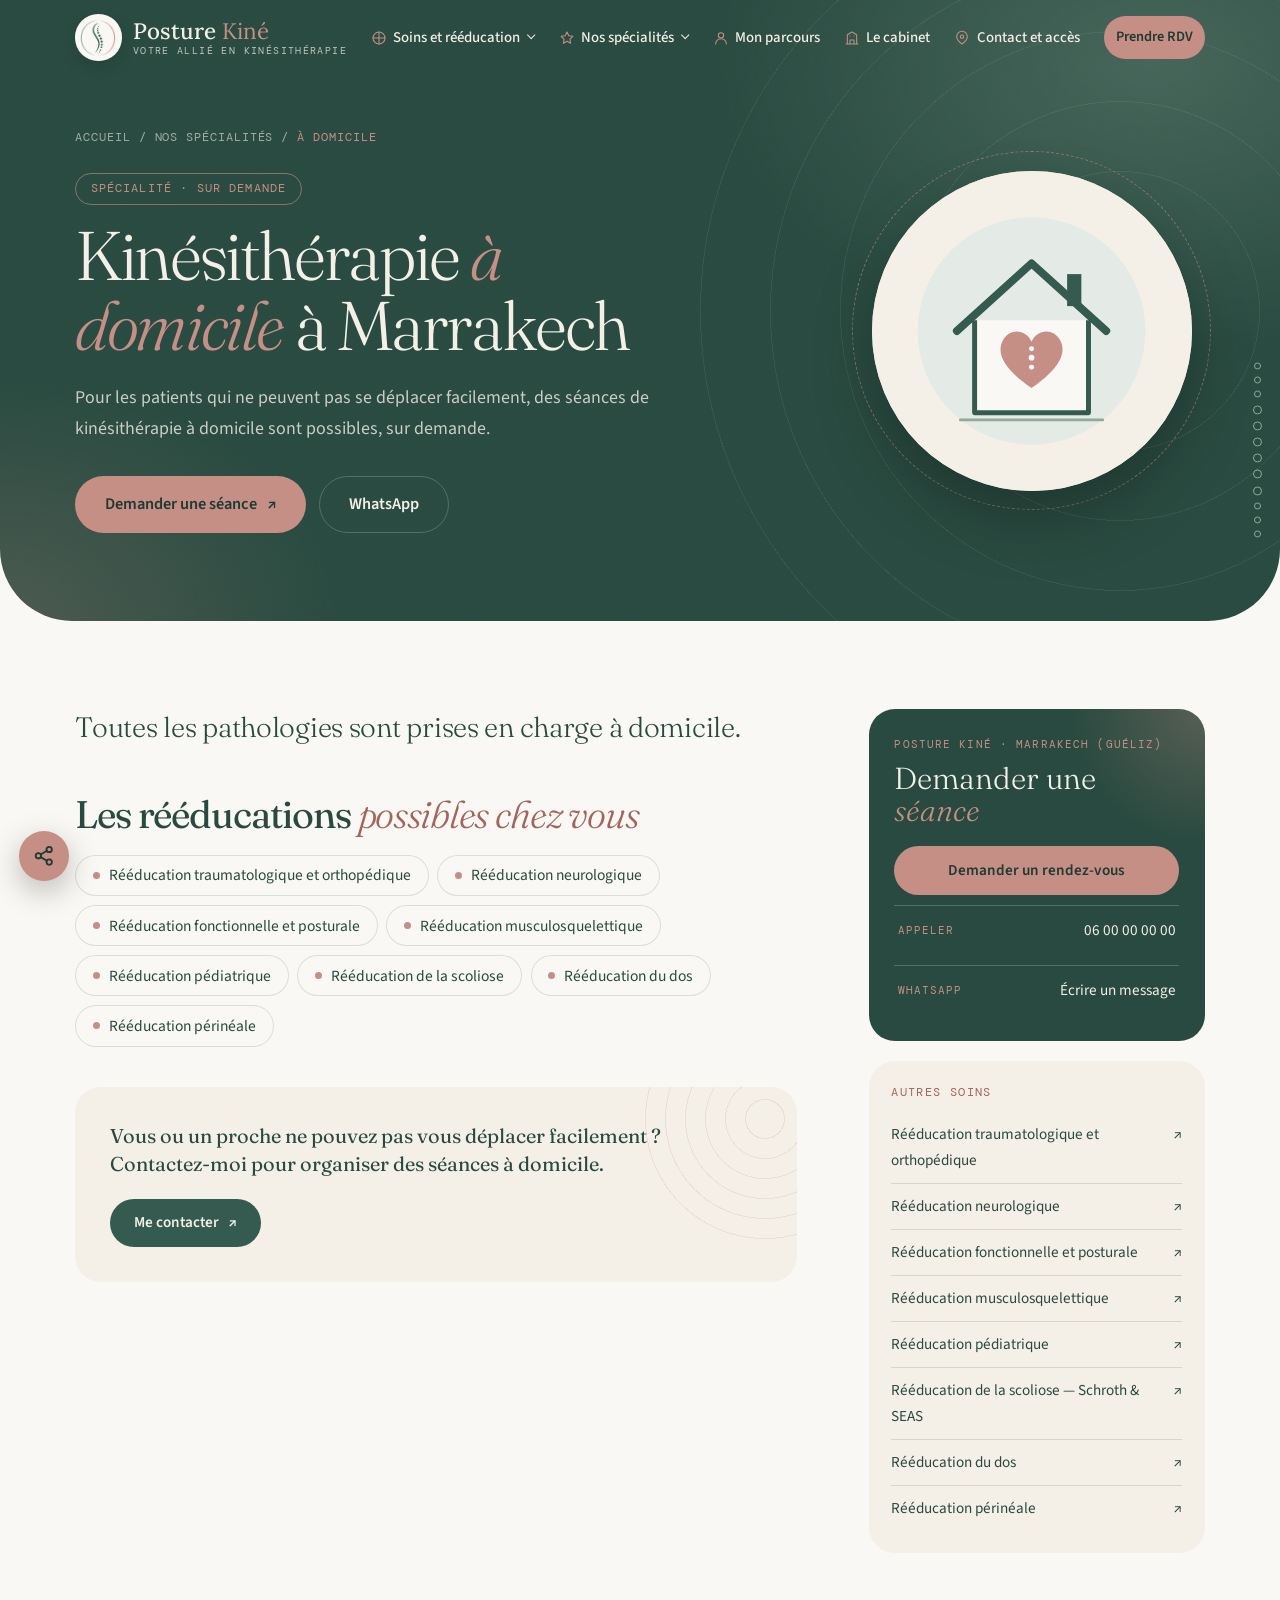
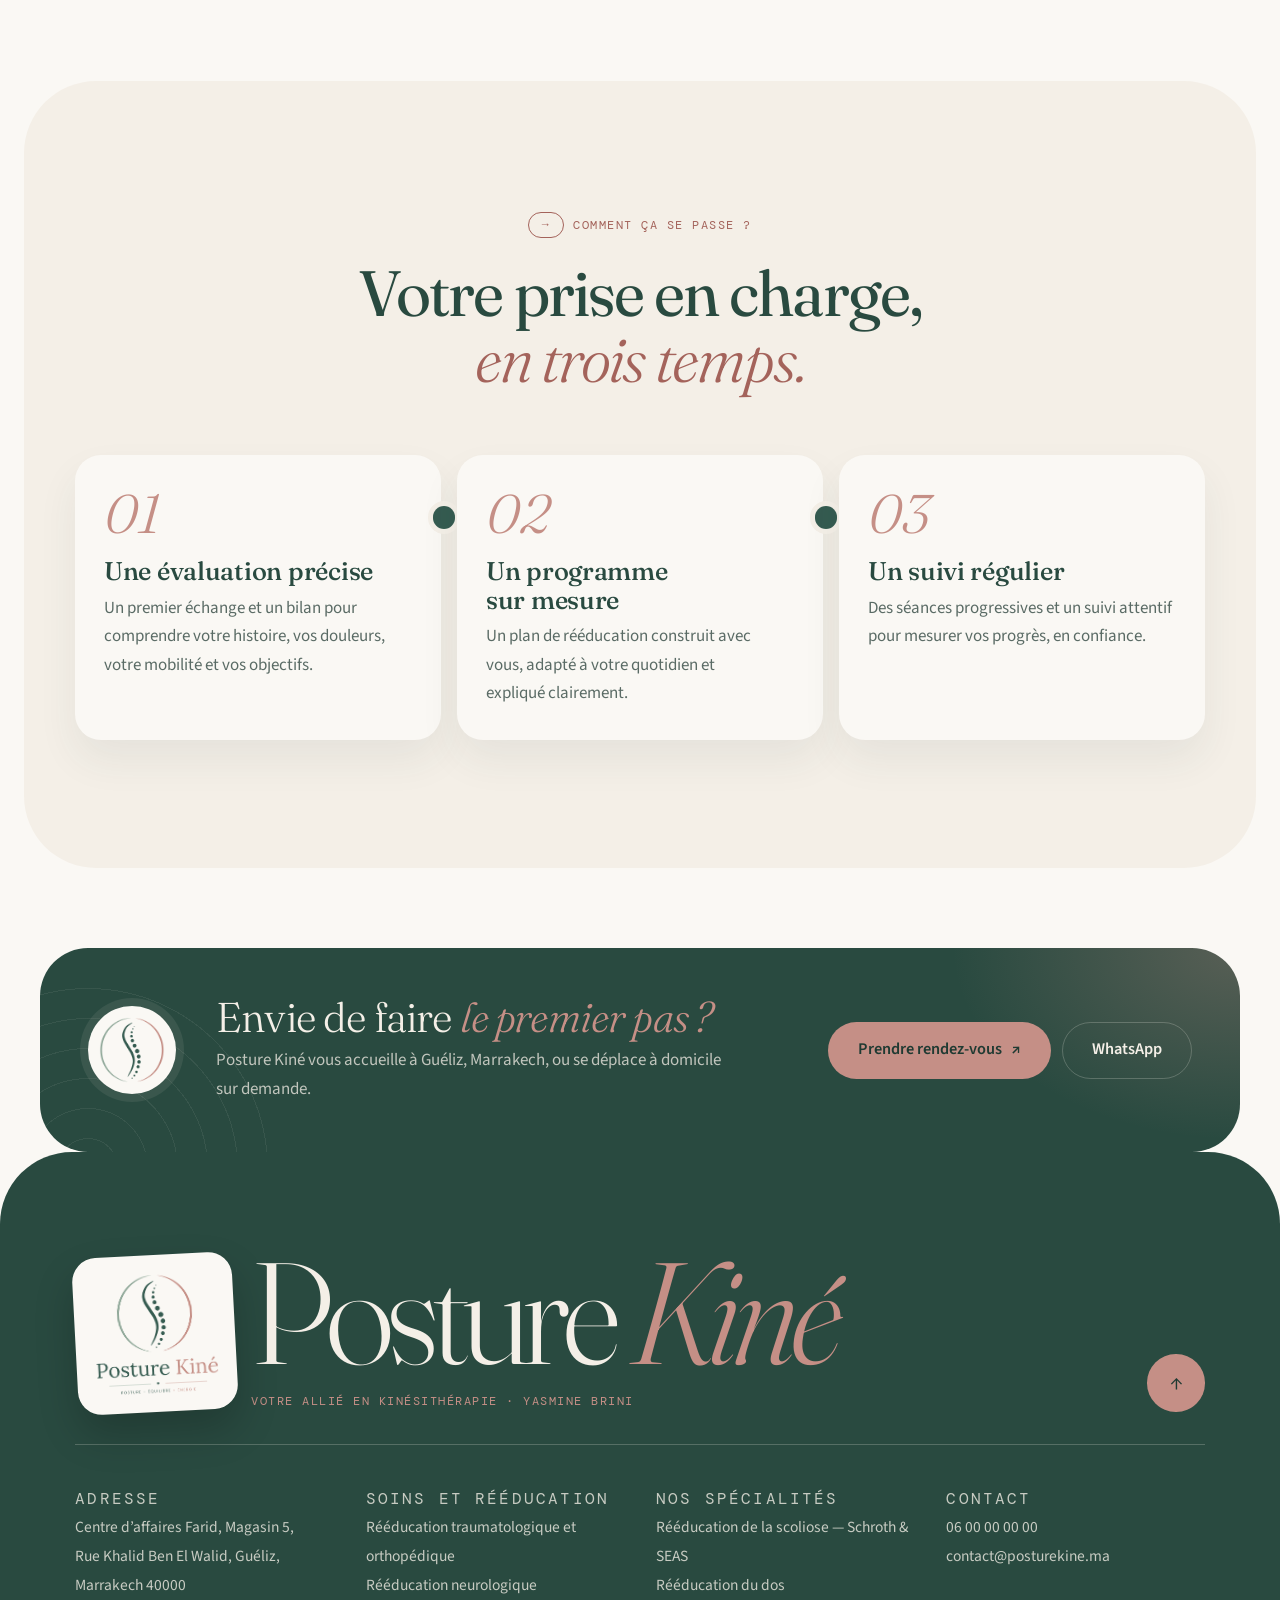
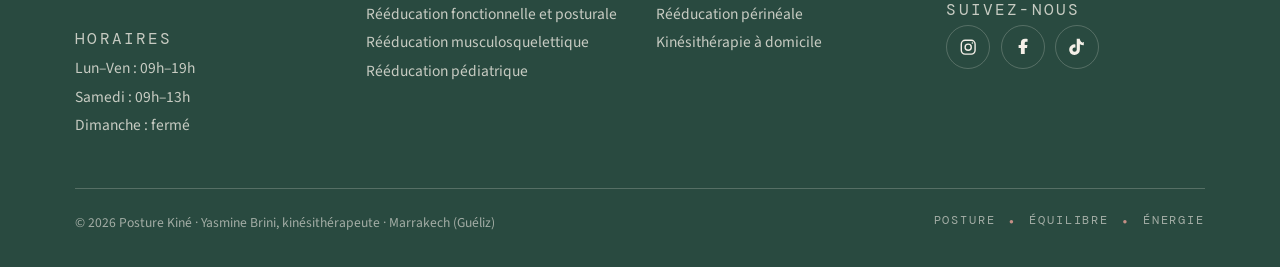
==== commit ddc3103b: "partage" ====
--- a/soins/kinesitherapie-a-domicile.html
+++ b/soins/kinesitherapie-a-domicile.html
@@ -6,6 +6,14 @@
   <meta name="theme-color" content="#294a40" />
   <title>Kinésithérapie à domicile à Marrakech — Posture Kiné</title>
   <meta name="description" content="Séances de kinésithérapie à domicile à Marrakech, sur demande, pour les patients qui ne peuvent pas se déplacer facilement. Toutes les pathologies sont prises en charge. Posture Kiné." />
+  <meta property="og:type" content="website" />
+  <meta property="og:site_name" content="Posture Kiné" />
+  <meta property="og:locale" content="fr_FR" />
+  <meta property="og:title" content="Kinésithérapie à domicile à Marrakech — Posture Kiné" />
+  <meta property="og:description" content="Séances de kinésithérapie à domicile à Marrakech, sur demande, pour les patients qui ne peuvent pas se déplacer facilement. Toutes les pathologies sont prises en charge. Posture Kiné." />
+  <meta property="og:url" content="https://posturekine.com/soins/kinesitherapie-a-domicile.html" />
+  <meta property="og:image" content="https://posturekine.com/images/yasmine-brini.jpg" />
+  <meta name="twitter:card" content="summary_large_image" />
   <link rel="preconnect" href="https://fonts.googleapis.com" />
   <link rel="preconnect" href="https://fonts.gstatic.com" crossorigin />
   <link href="https://fonts.googleapis.com/css2?family=DM+Mono:wght@400;500&family=Fraunces:ital,opsz,wght@0,9..144,300..600;1,9..144,300..500&family=Lora:wght@400;500&family=Source+Sans+3:wght@400;500;600&display=swap" rel="stylesheet" />
@@ -81,5 +89,6 @@
 
 <script src="../layout.js"></script>
 <script src="../script.js"></script>
+<script src="../share.js" data-accent="#c58f86" data-ink="#1f3a32" data-mobile-bottom="5.6rem"></script>
 </body>
 </html>
--- a/style.css
+++ b/style.css
@@ -1023,6 +1023,9 @@
 .prose__intro { font-family: var(--display); font-weight: 300; font-size: clamp(1.35rem, 2.6vw, 1.75rem) !important; line-height: 1.35; color: var(--forest-deep) !important; letter-spacing: -0.01em; margin-bottom: 1.6rem !important; }
 .prose h2 { font-size: clamp(1.7rem, 3.6vw, 2.4rem); margin: 3rem 0 1.3rem; }
 .prose h2:first-child { margin-top: 0; }
+.prose__figure { margin: 2.2rem 0; }
+.prose__figure .media { aspect-ratio: 16 / 10; border-radius: 28px; box-shadow: 0 30px 60px rgba(41, 74, 64, 0.14); }
+.prose__figure figcaption { margin-top: 0.9rem; font-family: var(--display); font-style: italic; color: var(--muted); text-align: center; }
 
 .pills { list-style: none; display: flex; flex-wrap: wrap; gap: 0.55rem; margin: 0 0 1.6rem; padding: 0; }
 .pills li {
@@ -1296,3 +1299,116 @@
   .js .reveal { opacity: 1; transform: none; }
   .scribble path, .hero__spine-line { stroke-dashoffset: 0; }
 }
+
+/* ═════════ OÙ AVEZ-VOUS MAL ? ═════════ */
+.douleur {
+  position: relative; overflow: hidden; isolation: isolate;
+  margin: 0 clamp(0.5rem, 2vw, 1.5rem) clamp(2.5rem, 6vw, 4rem);
+  border-radius: clamp(28px, 6vw, 72px);
+  background: radial-gradient(120% 90% at 15% 0%, #2c5045 0%, var(--forest-night) 55%, #172c26 100%);
+  color: var(--ivory);
+}
+.douleur::before { content: ""; position: absolute; inset: 0; background-image: var(--grain); opacity: .08; mix-blend-mode: overlay; z-index: -1; }
+.douleur__glow {
+  position: absolute; z-index: -1; width: 46rem; height: 46rem; inset-inline-end: -16rem; top: -18rem; border-radius: 50%;
+  background: radial-gradient(circle, rgba(197, 143, 134, .32), transparent 62%);
+  animation: douleurGlow 9s ease-in-out infinite alternate;
+}
+@keyframes douleurGlow { to { transform: translate(-6rem, 8rem) scale(1.1); } }
+.douleur h2 { color: var(--ivory); }
+.douleur h2 em { color: var(--rose); }
+.douleur .label--rose { color: var(--rose); }
+.douleur__lead { margin: 1rem auto 0; max-width: 34rem; color: rgba(244, 239, 231, .75); font-size: 1.1rem; }
+
+.douleur__grid { display: grid; grid-template-columns: minmax(0, .9fr) minmax(0, 1.1fr); gap: clamp(1.5rem, 5vw, 4.5rem); align-items: center; }
+
+/* silhouette */
+.douleur__body { position: relative; display: grid; place-items: center; }
+.douleur__body::before {
+  content: ""; position: absolute; width: min(100%, 380px); aspect-ratio: 1; border-radius: 50%;
+  border: 1px dashed var(--line-light); animation: spinSlow 60s linear infinite;
+}
+@keyframes spinSlow { to { transform: rotate(360deg); } }
+.body-map { position: relative; width: min(100%, 300px); height: auto; overflow: visible; }
+.body-map__shape > * { fill: rgba(145, 169, 154, .2); stroke: rgba(227, 234, 229, .35); stroke-width: 1.2; }
+.body-map__shape .body-map__limb { fill: none; stroke: rgba(145, 169, 154, .2); stroke-width: 18; stroke-linecap: round; stroke-linejoin: round; }
+.body-map__shape .body-map__limb--leg { stroke-width: 24; }
+.body-map__spine { fill: none; stroke: var(--sage); stroke-width: 2; stroke-dasharray: 3 7; stroke-linecap: round; opacity: .7; animation: spineFlow 3s linear infinite; }
+@keyframes spineFlow { to { stroke-dashoffset: -20; } }
+
+.spot { cursor: pointer; outline: none; }
+.spot__hit { fill: transparent; }
+.spot__dot { fill: var(--rose); stroke: var(--ivory); stroke-width: 2; transform-box: fill-box; transform-origin: center; transition: transform .35s var(--ease), fill .3s; }
+.spot::after { content: none; }
+.spot .spot__hit { stroke: var(--rose); stroke-width: 1.5; stroke-opacity: 0; transform-box: fill-box; transform-origin: center; animation: spotPulse 2.6s var(--ease) infinite; }
+.spot:nth-child(3n+2) .spot__hit { animation-delay: .8s; }
+.spot:nth-child(3n) .spot__hit { animation-delay: 1.6s; }
+@keyframes spotPulse { 0% { stroke-opacity: .9; transform: scale(.5); } 100% { stroke-opacity: 0; transform: scale(1.5); } }
+.spot:hover .spot__dot, .spot:focus-visible .spot__dot { transform: scale(1.35); }
+.spot:focus-visible .spot__hit { stroke-opacity: 1; animation: none; stroke: var(--ivory); }
+.spot.is-active .spot__dot { fill: var(--ivory); stroke: var(--rose); stroke-width: 3; transform: scale(1.45); }
+.spot.is-active .spot__hit { fill: rgba(197, 143, 134, .35); }
+
+.douleur__hint { position: absolute; bottom: 0; display: inline-flex; align-items: center; gap: .5rem; font-family: var(--mono); font-size: .72rem; letter-spacing: .14em; text-transform: uppercase; color: rgba(244, 239, 231, .55); }
+.douleur__hint span { width: 8px; height: 8px; border-radius: 50%; background: var(--rose); animation: pulse 2.4s ease-in-out infinite; }
+
+/* panneau (verre dépoli) */
+.douleur__side { display: grid; gap: 1.1rem; }
+.douleur__panel {
+  min-height: 19rem; padding: clamp(1.4rem, 3vw, 2.2rem); border-radius: 28px;
+  background: linear-gradient(150deg, rgba(244, 239, 231, .1), rgba(244, 239, 231, .03));
+  border: 1px solid var(--line-light);
+  -webkit-backdrop-filter: blur(14px); backdrop-filter: blur(14px);
+  box-shadow: 0 30px 60px -30px rgba(0, 0, 0, .5), inset 0 1px 0 rgba(255, 255, 255, .08);
+}
+.douleur__empty { display: grid; align-content: center; min-height: 15rem; }
+.douleur__result { animation: douleurIn .55s var(--ease) both; }
+@keyframes douleurIn { from { opacity: 0; transform: translateY(14px); filter: blur(6px); } to { opacity: 1; transform: none; filter: none; } }
+.douleur__kicker { font-family: var(--mono); font-size: .72rem; letter-spacing: .16em; text-transform: uppercase; color: var(--rose); margin: 0; }
+.douleur__kicker--gap { margin-top: 1.4rem; }
+.douleur__title { font-family: var(--display); font-size: clamp(1.7rem, 3.4vw, 2.4rem); line-height: 1.08; letter-spacing: -.02em; margin: .4rem 0 .7rem; color: var(--ivory); }
+.douleur__text { margin: 0; color: rgba(244, 239, 231, .78); line-height: 1.65; }
+.douleur__tags { list-style: none; display: flex; flex-wrap: wrap; gap: .45rem; padding: 0; margin: 1rem 0 0; }
+.douleur__tags li { padding: .3rem .75rem; border-radius: 99px; font-size: .85rem; background: rgba(145, 169, 154, .18); color: var(--sage-soft); border: 1px solid rgba(145, 169, 154, .3); }
+.douleur__soins { list-style: none; padding: 0; margin: .7rem 0 0; display: grid; gap: .5rem; }
+.douleur__soins li { animation: douleurIn .5s var(--ease) both; animation-delay: calc(.15s + var(--i) * .1s); }
+.douleur__soins a {
+  display: flex; justify-content: space-between; align-items: center; gap: 1rem; padding: .85rem 1.1rem; border-radius: 16px;
+  background: var(--ivory); color: var(--forest-night); text-decoration: none; font-weight: 600;
+  transition: transform .3s var(--ease), background .3s;
+}
+.douleur__soins a:hover { transform: translateX(6px); background: var(--rose-soft); }
+
+.douleur__chips { display: flex; flex-wrap: wrap; gap: .5rem; }
+.douleur__chip {
+  font: inherit; font-size: .95rem; cursor: pointer; padding: .55rem 1rem; border-radius: 99px;
+  background: transparent; color: var(--ivory); border: 1px solid var(--line-light); transition: background .25s, border-color .25s, color .25s;
+}
+.douleur__chip:hover { border-color: var(--rose); }
+.douleur__chip.is-active { background: var(--rose); border-color: var(--rose); color: var(--forest-night); }
+.douleur__cta { justify-self: start; }
+.douleur__cta.is-ready { animation: ctaNudge .6s var(--ease); }
+@keyframes ctaNudge { 40% { transform: scale(1.05); } }
+.douleur__note { margin: 0; font-size: .82rem; color: rgba(244, 239, 231, .5); }
+
+@media (max-width: 899px) {
+  .douleur__grid { grid-template-columns: 1fr; }
+  .body-map { width: min(70vw, 250px); }
+  .douleur__body { padding-bottom: 1.8rem; }
+  .douleur__panel { min-height: 0; }
+  .douleur__empty { min-height: 8rem; }
+  .douleur__cta { justify-self: stretch; justify-content: center; }
+}
+@media (prefers-reduced-motion: reduce) {
+  .douleur__glow, .douleur__body::before, .body-map__spine, .spot .spot__hit { animation: none; }
+}
+
+/* ═════════ Transitions fluides entre les pages (2026 : View Transitions) ═════════ */
+@view-transition { navigation: auto; }
+::view-transition-old(root) { animation: vtOut .35s var(--ease) both; }
+::view-transition-new(root) { animation: vtIn .5s var(--ease) both; }
+@keyframes vtOut { to { opacity: 0; transform: translateY(-12px); filter: blur(4px); } }
+@keyframes vtIn { from { opacity: 0; transform: translateY(18px); filter: blur(4px); } }
+@media (prefers-reduced-motion: reduce) {
+  ::view-transition-old(root), ::view-transition-new(root) { animation: none; }
+}
